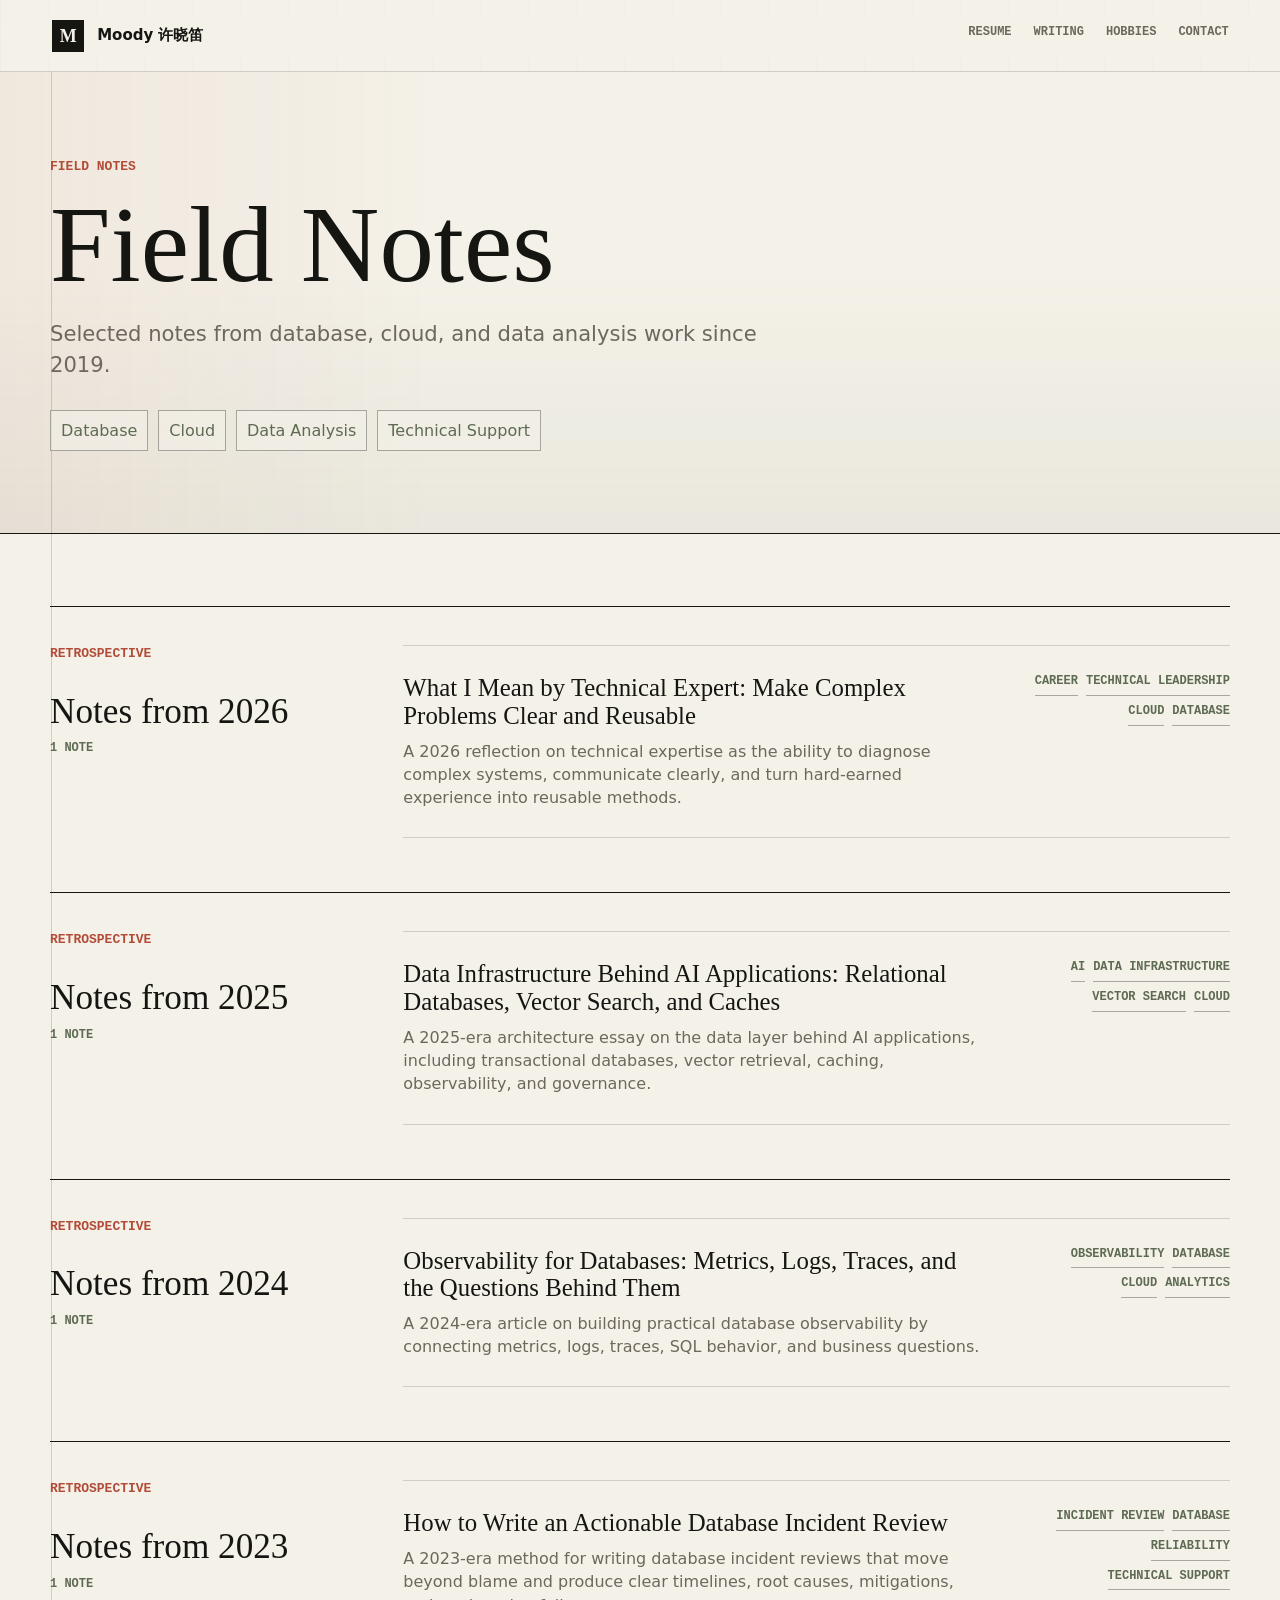
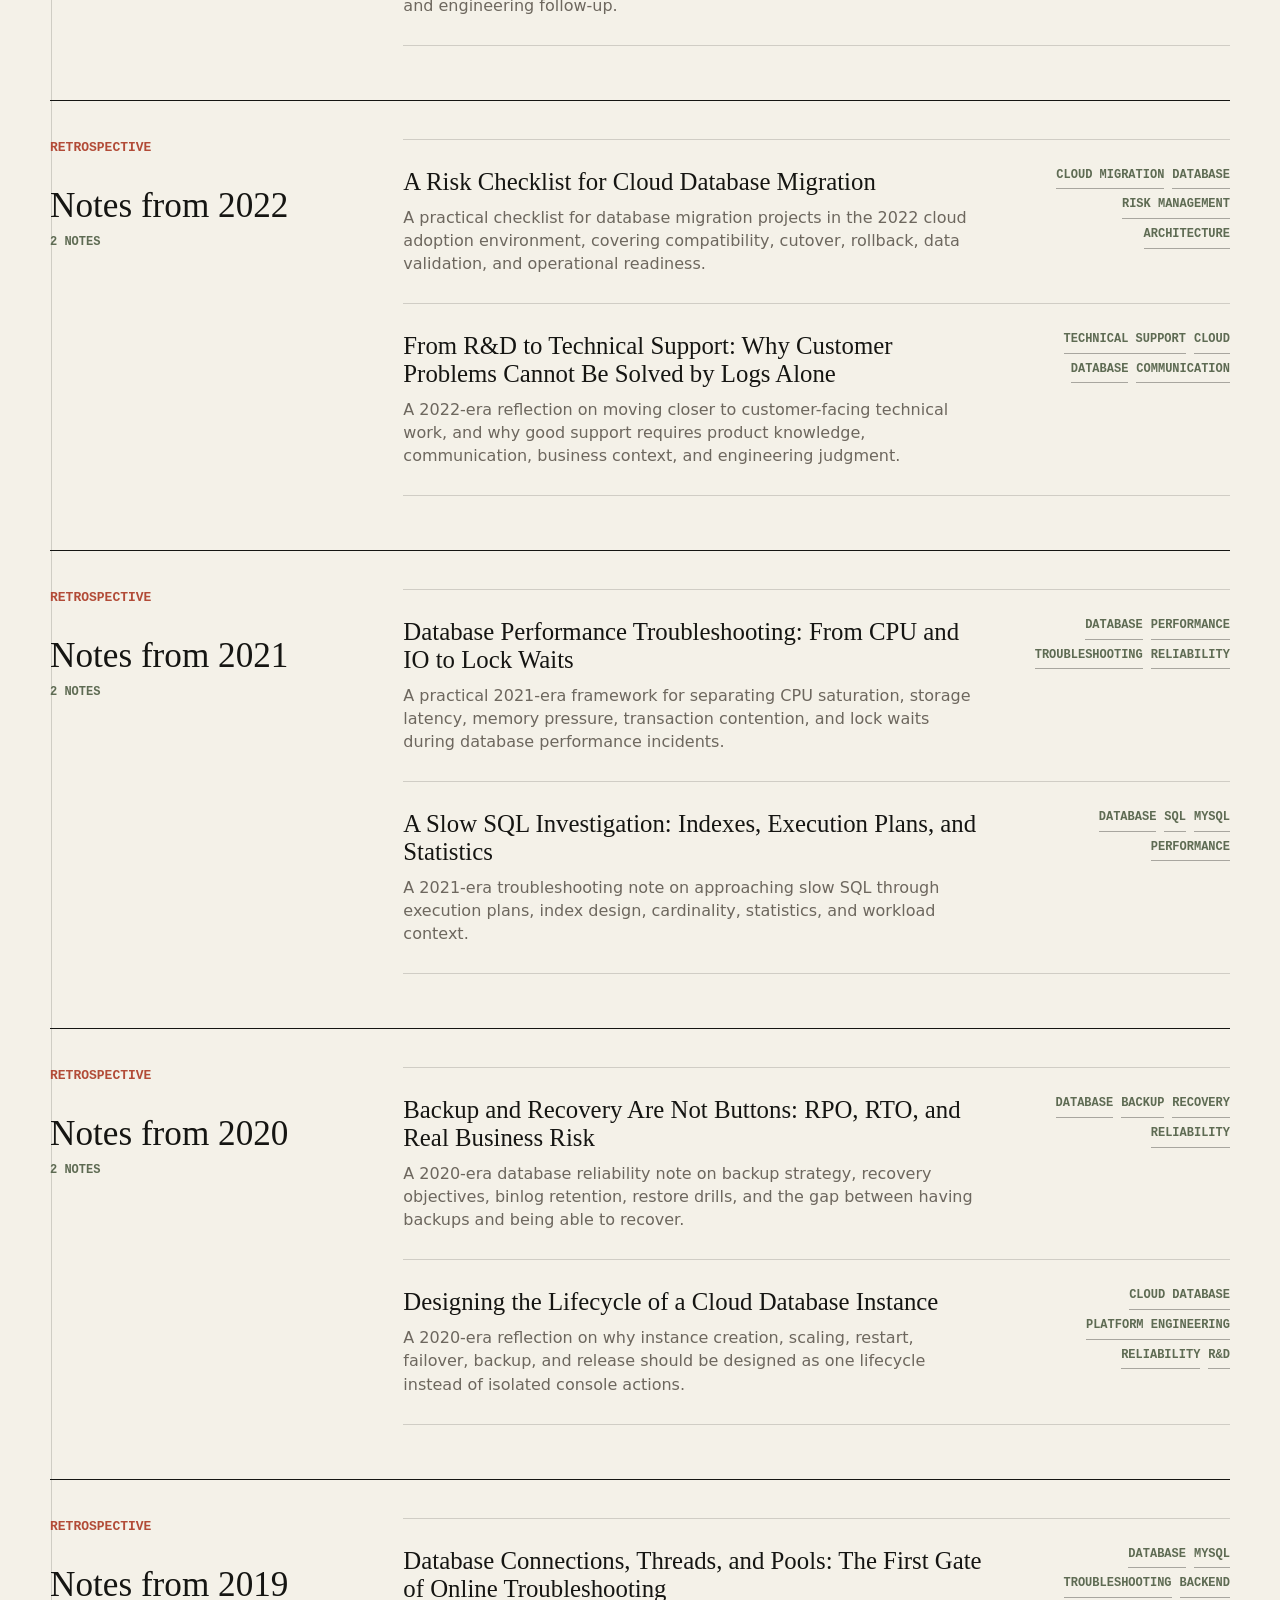
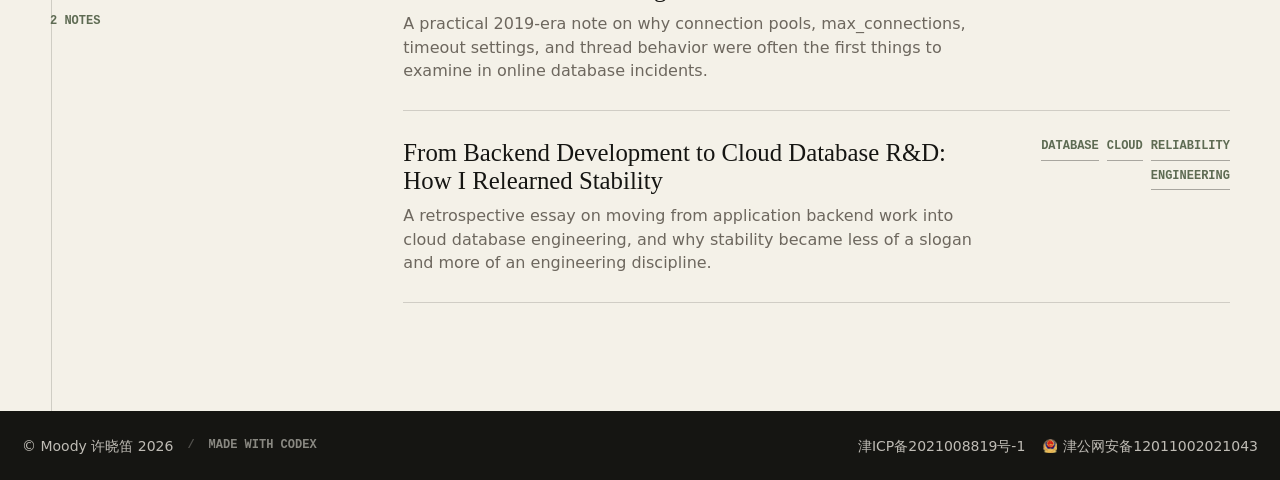
==== blog/index.html @ 0341f1d1 "Add field notes blog section" ====
<!DOCTYPE html>
<html lang="zh-CN">
  <head>
    <meta charset="utf-8" />
    <meta name="viewport" content="width=device-width, initial-scale=1" />
    <title>Field Notes | Moody 许晓笛</title>
    <meta
      name="description"
      content="Selected notes from database, cloud, and data analysis work since 2019."
    />
    <meta name="theme-color" content="#f4f1e8" />
    <link rel="icon" href="/favicon.ico" sizes="any" />
    <link rel="icon" href="/favicon.svg" type="image/svg+xml" />
    <link rel="apple-touch-icon" href="/apple-touch-icon.png" />
    <meta property="og:title" content="Field Notes | Moody 许晓笛" />
    <meta
      property="og:description"
      content="Selected notes from database, cloud, and data analysis work since 2019."
    />
    <meta property="og:type" content="website" />
    <link rel="preload" href="/styles.css" as="style" />
    <link rel="stylesheet" href="/styles.css" />
  </head>
  <body class="blog-page blog-index-page">
    <header class="site-header" aria-label="站点页眉">
      <a class="brand" href="/" aria-label="Moody 许晓笛 首页">
        <span class="brand-mark" aria-hidden="true">M</span>
        <span>Moody 许晓笛</span>
      </a>
      <nav class="site-nav" aria-label="主要导航">
        <a href="/#resume">Resume</a>
        <a href="/blog/">Writing</a>
        <a href="/#hobbies">Hobbies</a>
        <a href="/#contact">Contact</a>
      </nav>
    </header>

    <main class="blog-main" id="top">
      <section class="blog-hero" aria-labelledby="blog-title">
        <div class="blog-hero-shell">
          <p class="eyebrow">Field Notes</p>
          <h1 id="blog-title">Field Notes</h1>
          <p class="blog-hero-summary">
            Selected notes from database, cloud, and data analysis work since
            2019.
          </p>
          <div class="blog-hero-meta" aria-label="Topic areas">
            <span>Database</span>
            <span>Cloud</span>
            <span>Data Analysis</span>
            <span>Technical Support</span>
          </div>
        </div>
      </section>

      <section class="blog-index-section" aria-label="Blog notes">
        <div class="blog-index-shell" data-blog-index></div>
      </section>
    </main>

    <footer class="site-footer">
      <div class="footer-inner">
        <div class="footer-note">
          <p>&copy; Moody 许晓笛 2026</p>
          <p class="footer-credit">Made with Codex</p>
        </div>
        <div class="beian-links" aria-label="备案信息">
          <a href="https://beian.miit.gov.cn/" target="_blank" rel="noreferrer">
            津ICP备2021008819号-1
          </a>
          <a
            href="https://beian.mps.gov.cn/#/query/webSearch?code=12011002021043"
            target="_blank"
            rel="noreferrer"
          >
            <img src="/assets/beian.png" width="14" height="14" alt="" />
            津公网安备12011002021043
          </a>
        </div>
      </div>
    </footer>

    <script src="/blog/blog-data.js"></script>
    <script src="/blog/blog.js"></script>
  </body>
</html>
---- styles.css ----
:root {
  --ink: #151512;
  --paper: #f4f1e8;
  --paper-deep: #e7dfd1;
  --muted: #6d675e;
  --rule: rgba(21, 21, 18, 0.16);
  --rule-strong: rgba(21, 21, 18, 0.34);
  --rust: #b24b37;
  --moss: #5e6b53;
  --clay: #c99161;
  color-scheme: light;
}

* {
  box-sizing: border-box;
}

html {
  min-width: 320px;
  background: var(--paper);
}

body {
  display: flex;
  flex-direction: column;
  min-width: 320px;
  min-height: 100vh;
  margin: 0;
  background: var(--paper);
  color: var(--ink);
  font-family: Inter, ui-sans-serif, system-ui, -apple-system, BlinkMacSystemFont,
    "Segoe UI", "Noto Sans SC", "PingFang SC", "Microsoft YaHei", sans-serif;
  line-height: 1.45;
}

main {
  flex: 1;
  background:
    linear-gradient(90deg, var(--rule) 1px, transparent 1px) 0 0 / 48px 48px,
    linear-gradient(0deg, rgba(21, 21, 18, 0.08) 1px, transparent 1px) 0 0 / 48px 48px,
    var(--paper);
}

a {
  color: inherit;
  text-decoration: none;
}

.site-header {
  position: fixed;
  z-index: 20;
  top: 0;
  right: 0;
  left: 0;
  display: flex;
  align-items: center;
  justify-content: space-between;
  min-height: 72px;
  border-bottom: 1px solid var(--rule);
  background: rgba(244, 241, 232, 0.78);
  padding: 0 clamp(18px, 4vw, 56px);
  backdrop-filter: blur(18px);
}

.brand {
  display: inline-flex;
  align-items: center;
  gap: 12px;
  min-width: 0;
  font-size: 15px;
  font-weight: 650;
}

.brand-mark {
  display: grid;
  width: 34px;
  height: 34px;
  place-items: center;
  border: 1px solid currentColor;
  background: var(--ink);
  color: var(--paper);
  font-family: Georgia, "Times New Roman", serif;
  font-size: 18px;
  line-height: 1;
}

.site-nav {
  display: inline-flex;
  align-items: center;
  gap: 22px;
  color: var(--muted);
  font-family: ui-monospace, SFMono-Regular, Menlo, Monaco, Consolas, monospace;
  font-size: 12px;
  font-weight: 700;
  text-transform: uppercase;
}

.site-nav a {
  border-bottom: 1px solid transparent;
  padding-bottom: 4px;
}

.site-nav a:hover,
.site-nav a:focus-visible {
  border-color: currentColor;
  color: var(--ink);
}

.hero {
  position: relative;
  flex: 1;
  display: grid;
  grid-template-columns: minmax(0, 1.08fr) minmax(280px, 0.72fr);
  gap: clamp(28px, 7vw, 96px);
  min-height: min(820px, calc(100svh - 92px));
  overflow: hidden;
  padding: clamp(118px, 16vh, 180px) clamp(18px, 4vw, 56px)
    clamp(54px, 8vw, 88px);
}

#line-field {
  position: absolute;
  inset: 0;
  width: 100%;
  height: 100%;
  pointer-events: none;
}

.hero::before,
.hero::after {
  position: absolute;
  content: "";
  pointer-events: none;
}

.hero::before {
  top: 72px;
  bottom: 0;
  left: clamp(18px, 4vw, 56px);
  width: 1px;
  background: var(--rule);
}

.hero::after {
  right: clamp(18px, 7vw, 110px);
  bottom: clamp(120px, 16vw, 210px);
  width: clamp(140px, 18vw, 260px);
  height: clamp(140px, 18vw, 260px);
  border: 1px solid var(--rule-strong);
  border-radius: 50%;
}

.hero-kicker {
  position: absolute;
  z-index: 2;
  top: 96px;
  right: clamp(18px, 4vw, 56px);
  left: clamp(18px, 4vw, 56px);
  display: flex;
  justify-content: space-between;
  gap: 18px;
  border-bottom: 1px solid var(--rule);
  padding-bottom: 14px;
  color: var(--muted);
  font-family: ui-monospace, SFMono-Regular, Menlo, Monaco, Consolas, monospace;
  font-size: 12px;
  text-transform: uppercase;
}

.hero-copy {
  position: relative;
  z-index: 2;
  align-self: end;
  padding-left: clamp(22px, 4vw, 64px);
}

.eyebrow {
  margin: 0 0 18px;
  color: var(--rust);
  font-family: ui-monospace, SFMono-Regular, Menlo, Monaco, Consolas, monospace;
  font-size: 13px;
  font-weight: 700;
  letter-spacing: 0;
  text-transform: uppercase;
}

h1 {
  max-width: 900px;
  margin: 0;
  font-family: Georgia, "Times New Roman", "Noto Serif SC", serif;
  font-size: clamp(5.5rem, 15vw, 14.5rem);
  font-weight: 450;
  letter-spacing: 0;
  line-height: 0.88;
  overflow-wrap: anywhere;
  text-wrap: balance;
}

.hero-title {
  max-width: min(100%, 980px);
  font-size: clamp(4.2rem, 9.6vw, 9.4rem);
  line-height: 0.92;
  overflow-wrap: normal;
  word-break: keep-all;
}

.hero-title span {
  display: block;
}

.portrait {
  position: relative;
  z-index: 2;
  align-self: center;
  width: min(100%, 400px);
  margin: 0;
  justify-self: end;
  border-top: 1px solid var(--ink);
  border-bottom: 1px solid var(--ink);
  padding: 14px 0;
}

.portrait::before,
.portrait::after {
  position: absolute;
  right: -20px;
  left: -20px;
  height: 1px;
  background: var(--rule);
  content: "";
}

.portrait::before {
  top: 28px;
}

.portrait::after {
  bottom: 28px;
}

.portrait img {
  display: block;
  width: 100%;
  height: auto;
  border: 1px solid var(--rule-strong);
  object-fit: contain;
  object-position: 50% 50%;
  filter: saturate(0.82) contrast(1.02);
}

.line-stack {
  position: absolute;
  z-index: 1;
  right: clamp(18px, 4vw, 56px);
  bottom: clamp(58px, 8vw, 96px);
  left: clamp(18px, 4vw, 56px);
  display: grid;
  gap: clamp(8px, 1.2vw, 15px);
  opacity: 0.68;
}

.line-stack span {
  display: block;
  width: var(--w, 100%);
  height: 1px;
  background: linear-gradient(90deg, transparent, var(--ink), transparent);
}

.line-stack span:nth-child(1) {
  --w: 66%;
}

.line-stack span:nth-child(2) {
  --w: 82%;
}

.line-stack span:nth-child(3) {
  --w: 52%;
}

.line-stack span:nth-child(4) {
  --w: 74%;
}

.line-stack span:nth-child(5) {
  --w: 44%;
}

.resume-section {
  position: relative;
  border-top: 1px solid var(--ink);
  background:
    linear-gradient(90deg, rgba(94, 107, 83, 0.08), transparent 40%),
    linear-gradient(0deg, rgba(178, 75, 55, 0.045), transparent 48%),
    var(--paper);
}

.resume-section::before {
  position: absolute;
  top: 0;
  bottom: 0;
  left: clamp(18px, 4vw, 56px);
  width: 1px;
  background: var(--rule);
  content: "";
}

.resume-shell,
.hobbies-shell {
  position: relative;
  z-index: 1;
  display: grid;
  grid-template-columns: minmax(260px, 0.74fr) minmax(0, 1.26fr);
  gap: clamp(34px, 7vw, 96px);
  width: min(1180px, calc(100% - 44px));
  margin: 0 auto;
  padding: clamp(70px, 10vw, 122px) 0 clamp(78px, 11vw, 136px);
}

.resume-heading,
.hobbies-heading,
.contact-heading {
  max-width: 390px;
}

.resume-heading h2,
.hobbies-heading h2,
.contact-heading h2 {
  margin: 0;
  font-family: Georgia, "Times New Roman", "Noto Serif SC", serif;
  font-size: clamp(2.4rem, 5vw, 5.2rem);
  font-weight: 450;
  letter-spacing: 0;
  line-height: 0.95;
  overflow-wrap: anywhere;
  text-wrap: balance;
}

.bilingual-title span {
  display: block;
}

.bilingual-title span + span {
  margin-top: 0.14em;
  color: rgba(21, 21, 18, 0.74);
  font-size: 0.52em;
  line-height: 1.08;
}

.resume-heading p:last-child,
.hobbies-summary {
  margin: 24px 0 0;
  color: var(--muted);
  font-size: clamp(1rem, 1.6vw, 1.22rem);
}

.profile-summary span,
.hobbies-summary span {
  display: block;
}

.profile-summary span + span,
.hobbies-summary span + span {
  margin-top: 12px;
  color: rgba(21, 21, 18, 0.68);
}

.resume-content {
  border-top: 1px solid var(--ink);
}

.resume-block {
  display: grid;
  grid-template-columns: minmax(220px, 0.38fr) minmax(0, 1fr);
  gap: clamp(20px, 4vw, 54px);
  border-bottom: 1px solid var(--rule-strong);
  padding: clamp(30px, 5vw, 54px) 0;
}

.resume-block-heading {
  display: grid;
  align-content: start;
  gap: 10px;
}

.resume-block-heading > span {
  color: var(--rust);
  font-family: ui-monospace, SFMono-Regular, Menlo, Monaco, Consolas, monospace;
  font-size: 12px;
  font-weight: 700;
}

.resume-block-heading h3 {
  margin: 0;
  font-family: Georgia, "Times New Roman", serif;
  font-size: clamp(1.38rem, 1.75vw, 1.7rem);
  font-weight: 450;
  letter-spacing: 0;
  line-height: 1;
  overflow-wrap: normal;
  word-break: normal;
}

.resume-block-heading h3 span {
  display: block;
}

.resume-block-heading h3 span + span {
  margin-top: 8px;
  color: var(--muted);
  font-family: Inter, ui-sans-serif, system-ui, -apple-system, BlinkMacSystemFont,
    "Segoe UI", "Noto Sans SC", "PingFang SC", "Microsoft YaHei", sans-serif;
  font-size: 0.48em;
  font-weight: 650;
  line-height: 1.2;
}

.resume-list {
  display: grid;
  gap: 0;
  margin: 0;
  padding: 0;
  list-style: none;
}

.resume-item {
  position: relative;
  display: grid;
  grid-template-columns: minmax(92px, 0.28fr) minmax(0, 1fr);
  gap: clamp(18px, 3vw, 42px);
  border-top: 1px solid var(--rule);
  padding: 22px 0 24px;
}

.resume-item:first-child {
  border-top: 0;
  padding-top: 0;
}

.resume-item::before {
  position: absolute;
  top: 29px;
  left: 0;
  width: 7px;
  height: 7px;
  border: 1px solid var(--ink);
  background: var(--clay);
  content: "";
  transform: translateX(-18px);
}

.resume-item:first-child::before {
  top: 7px;
}

.resume-period {
  color: var(--moss);
  font-family: ui-monospace, SFMono-Regular, Menlo, Monaco, Consolas, monospace;
  font-size: 12px;
  font-weight: 700;
  line-height: 1.5;
}

.resume-item h4 {
  margin: 0;
  font-size: clamp(1.2rem, 2vw, 1.62rem);
  font-weight: 720;
  letter-spacing: 0;
  line-height: 1.1;
  overflow-wrap: anywhere;
}

.resume-item p {
  margin: 8px 0 0;
  color: var(--muted);
  font-size: clamp(0.98rem, 1.4vw, 1.08rem);
}

.resume-points {
  display: grid;
  gap: 14px;
  margin: 0;
  padding: 0;
  list-style: none;
}

.resume-points li {
  position: relative;
  padding-left: 18px;
  color: var(--muted);
  font-size: clamp(0.98rem, 1.35vw, 1.06rem);
}

.resume-points li::before {
  position: absolute;
  top: 0.64em;
  left: 0;
  width: 7px;
  height: 1px;
  background: var(--rust);
  content: "";
}

.writing-section {
  position: relative;
  border-top: 1px solid var(--ink);
  background:
    linear-gradient(90deg, rgba(94, 107, 83, 0.07), transparent 42%),
    linear-gradient(0deg, rgba(201, 145, 97, 0.07), transparent 50%),
    var(--paper);
}

.writing-section::before {
  position: absolute;
  top: 0;
  bottom: 0;
  left: clamp(18px, 4vw, 56px);
  width: 1px;
  background: var(--rule);
  content: "";
}

.writing-shell {
  position: relative;
  z-index: 1;
  display: grid;
  grid-template-columns: minmax(260px, 0.74fr) minmax(0, 1.26fr);
  gap: clamp(34px, 7vw, 96px);
  width: min(1180px, calc(100% - 44px));
  margin: 0 auto;
  padding: clamp(70px, 10vw, 122px) 0 clamp(78px, 11vw, 136px);
}

.writing-heading {
  max-width: 410px;
}

.writing-heading h2 {
  margin: 0;
  font-family: Georgia, "Times New Roman", "Noto Serif SC", serif;
  font-size: 4.7rem;
  font-weight: 450;
  letter-spacing: 0;
  line-height: 0.95;
  overflow-wrap: anywhere;
  text-wrap: balance;
}

.writing-summary {
  margin: 24px 0 0;
  color: var(--muted);
  font-size: 1.16rem;
}

.writing-summary span {
  display: block;
}

.writing-summary span + span {
  margin-top: 12px;
  color: rgba(21, 21, 18, 0.68);
}

.section-link {
  display: inline-flex;
  align-items: center;
  gap: 16px;
  margin-top: 34px;
  border-bottom: 1px solid currentColor;
  padding-bottom: 8px;
  color: var(--ink);
  font-family: ui-monospace, SFMono-Regular, Menlo, Monaco, Consolas, monospace;
  font-size: 13px;
  font-weight: 700;
  letter-spacing: 0;
  line-height: 1.3;
  text-transform: uppercase;
}

.section-link::after {
  width: 44px;
  height: 1px;
  background: currentColor;
  content: "";
}

.section-link:hover,
.section-link:focus-visible {
  color: var(--rust);
}

.section-link:focus-visible {
  outline: 1px solid var(--rust);
  outline-offset: 6px;
}

.writing-list {
  display: grid;
  margin: 0;
  border-top: 1px solid var(--ink);
  padding: 0;
  list-style: none;
}

.writing-item {
  border-bottom: 1px solid var(--rule-strong);
}

.writing-link {
  display: grid;
  grid-template-columns: 48px minmax(0, 1fr);
  gap: clamp(18px, 3vw, 42px);
  min-height: 148px;
  padding: 28px 0 30px;
}

.writing-link:hover .writing-title,
.writing-link:focus-visible .writing-title {
  color: var(--rust);
}

.writing-link:focus-visible {
  outline: 1px solid var(--rust);
  outline-offset: 8px;
}

.writing-number,
.writing-era,
.blog-note-tags span,
.blog-year-heading span,
.article-aside,
.tag-list li,
.article-pager span {
  font-family: ui-monospace, SFMono-Regular, Menlo, Monaco, Consolas, monospace;
  font-size: 12px;
  font-weight: 700;
  letter-spacing: 0;
  line-height: 1.3;
  text-transform: uppercase;
}

.writing-number {
  color: var(--rust);
}

.writing-copy {
  display: grid;
  gap: 10px;
  min-width: 0;
}

.writing-era {
  color: var(--moss);
}

.writing-title {
  color: var(--ink);
  font-family: Georgia, "Times New Roman", "Noto Serif SC", serif;
  font-size: 1.7rem;
  font-weight: 450;
  line-height: 1.08;
  overflow-wrap: anywhere;
}

.writing-excerpt {
  max-width: 660px;
  color: var(--muted);
  font-size: 1rem;
}

.hobbies-section {
  position: relative;
  border-top: 1px solid var(--ink);
  background:
    linear-gradient(90deg, rgba(201, 145, 97, 0.08), transparent 38%),
    linear-gradient(0deg, rgba(94, 107, 83, 0.055), transparent 48%),
    var(--paper);
}

.hobbies-section::before {
  position: absolute;
  top: 0;
  bottom: 0;
  left: clamp(18px, 4vw, 56px);
  width: 1px;
  background: var(--rule);
  content: "";
}

.hobbies-list {
  display: grid;
  margin: 0;
  border-top: 1px solid var(--ink);
  padding: 0;
  list-style: none;
}

.hobby-item {
  display: grid;
  grid-template-columns: minmax(42px, 0.12fr) minmax(0, 1fr) auto;
  gap: clamp(18px, 3.4vw, 46px);
  align-items: start;
  border-bottom: 1px solid var(--rule-strong);
  padding: clamp(30px, 5vw, 54px) 0;
}

.hobby-number {
  color: var(--rust);
  font-family: ui-monospace, SFMono-Regular, Menlo, Monaco, Consolas, monospace;
  font-size: 12px;
  font-weight: 700;
  line-height: 1.3;
}

.hobby-copy h3 {
  margin: 0;
  font-family: Georgia, "Times New Roman", "Noto Serif SC", serif;
  font-size: clamp(1.42rem, 2.1vw, 2.15rem);
  font-weight: 450;
  letter-spacing: 0;
  line-height: 1;
}

.hobby-copy h3 span {
  display: block;
}

.hobby-copy h3 span + span {
  margin-top: 8px;
  color: var(--muted);
  font-family: Inter, ui-sans-serif, system-ui, -apple-system, BlinkMacSystemFont,
    "Segoe UI", "Noto Sans SC", "PingFang SC", "Microsoft YaHei", sans-serif;
  font-size: 0.48em;
  font-weight: 650;
  line-height: 1.2;
}

.hobby-copy p {
  margin: 14px 0 0;
  color: var(--muted);
  font-size: clamp(0.98rem, 1.35vw, 1.08rem);
}

.hobby-copy p span {
  display: block;
}

.hobby-copy p span + span {
  margin-top: 8px;
  color: rgba(21, 21, 18, 0.68);
}

.hobby-media-button {
  justify-self: end;
  display: inline-flex;
  align-items: center;
  min-height: 31px;
  border: 0;
  border-bottom: 1px solid currentColor;
  background: transparent;
  padding: 0 0 7px;
  color: var(--moss);
  cursor: pointer;
  font-family: ui-monospace, SFMono-Regular, Menlo, Monaco, Consolas, monospace;
  font-size: 12px;
  font-weight: 700;
  letter-spacing: 0;
  line-height: 1.3;
  text-transform: uppercase;
}

.hobby-media-button:hover,
.hobby-media-button:focus-visible,
.hobby-media-button[aria-expanded="true"] {
  color: var(--ink);
}

.hobby-media-button:focus-visible {
  outline: 1px solid var(--rust);
  outline-offset: 6px;
}

.hobby-media {
  grid-column: 2 / -1;
  width: min(100%, 560px);
  border-top: 1px solid var(--rule);
  padding-top: clamp(16px, 2vw, 22px);
}

.hobby-media img {
  display: block;
  width: auto;
  max-width: 100%;
  height: auto;
  max-height: min(68vh, 760px);
  margin: 0 auto;
  border: 1px solid var(--rule-strong);
  background: var(--paper);
  object-position: 50% 50%;
  filter: saturate(0.92) contrast(1.02);
}

.contact-section {
  position: relative;
  border-top: 1px solid var(--ink);
  background:
    linear-gradient(90deg, rgba(178, 75, 55, 0.06), transparent 38%),
    linear-gradient(0deg, rgba(94, 107, 83, 0.055), transparent 48%),
    var(--paper);
}

.contact-section::before {
  position: absolute;
  top: 0;
  bottom: 0;
  left: clamp(18px, 4vw, 56px);
  width: 1px;
  background: var(--rule);
  content: "";
}

.contact-shell {
  position: relative;
  z-index: 1;
  display: grid;
  grid-template-columns: minmax(260px, 0.74fr) minmax(0, 1.26fr);
  gap: clamp(34px, 7vw, 96px);
  width: min(1180px, calc(100% - 44px));
  margin: 0 auto;
  padding: clamp(62px, 8vw, 104px) 0 clamp(68px, 9vw, 116px);
}

.contact-list {
  display: grid;
  margin: 0;
  border-top: 1px solid var(--rule);
  padding: 0;
  list-style: none;
}

.contact-list li {
  border-bottom: 1px solid var(--rule);
}

.contact-link {
  display: grid;
  grid-template-columns: minmax(0, 1fr) auto;
  align-items: center;
  gap: clamp(14px, 2.8vw, 34px);
  width: 100%;
  min-height: 66px;
  padding: 17px 0;
}

button.contact-link {
  border: 0;
  background: transparent;
  color: inherit;
  cursor: pointer;
  font: inherit;
  text-align: left;
}

.contact-link:hover .contact-action,
.contact-link:focus-visible .contact-action {
  color: var(--ink);
}

.contact-link:focus-visible {
  outline: 1px solid var(--rust);
  outline-offset: 6px;
}

.contact-label,
.contact-action {
  font-family: ui-monospace, SFMono-Regular, Menlo, Monaco, Consolas, monospace;
  font-size: 12px;
  font-weight: 700;
  letter-spacing: 0;
  line-height: 1.3;
  text-transform: uppercase;
}

.contact-label {
  color: var(--rust);
  min-width: 0;
  overflow-wrap: anywhere;
}

.contact-action {
  color: var(--moss);
  justify-self: end;
}

.contact-email[data-revealed="true"] .contact-label {
  color: var(--ink);
  text-transform: none;
}

.blog-page .blog-main {
  padding-top: 72px;
}

.blog-hero,
.article-hero {
  position: relative;
  border-bottom: 1px solid var(--ink);
  background:
    linear-gradient(90deg, rgba(178, 75, 55, 0.06), transparent 34%),
    linear-gradient(0deg, rgba(94, 107, 83, 0.07), transparent 56%),
    var(--paper);
}

.blog-hero::before,
.article-hero::before,
.blog-index-section::before,
.article-shell::before {
  position: absolute;
  top: 0;
  bottom: 0;
  left: clamp(18px, 4vw, 56px);
  width: 1px;
  background: var(--rule);
  content: "";
}

.blog-hero-shell,
.article-hero-shell,
.blog-index-shell,
.article-shell,
.article-pager {
  position: relative;
  z-index: 1;
  width: min(1180px, calc(100% - 44px));
  margin: 0 auto;
}

.blog-hero-shell {
  min-height: 430px;
  padding: 86px 0 82px;
}

.blog-hero h1,
.article-title {
  max-width: 1120px;
  margin: 0;
  font-family: Georgia, "Times New Roman", "Noto Serif SC", serif;
  font-size: 6.8rem;
  font-weight: 450;
  letter-spacing: 0;
  line-height: 0.92;
  overflow-wrap: anywhere;
  text-wrap: balance;
}

.blog-hero-summary,
.article-summary {
  max-width: 720px;
  margin: 24px 0 0;
  color: var(--muted);
  font-size: 1.32rem;
}

.blog-hero-meta,
.tag-list {
  display: flex;
  flex-wrap: wrap;
  gap: 10px;
  margin: 30px 0 0;
  padding: 0;
  list-style: none;
}

.blog-hero-meta span,
.tag-list li {
  border: 1px solid var(--rule-strong);
  background: rgba(244, 241, 232, 0.62);
  padding: 8px 10px;
  color: var(--moss);
}

.blog-index-section {
  position: relative;
  background: var(--paper);
}

.blog-index-shell {
  display: grid;
  gap: 0;
  padding: 72px 0 108px;
}

.blog-year-group {
  display: grid;
  grid-template-columns: minmax(190px, 0.35fr) minmax(0, 1fr);
  gap: clamp(24px, 5vw, 72px);
  border-top: 1px solid var(--ink);
  padding: 38px 0 0;
}

.blog-year-group + .blog-year-group {
  margin-top: 54px;
}

.blog-year-heading {
  display: grid;
  align-content: start;
  gap: 12px;
}

.blog-year-heading h2 {
  margin: 0;
  font-family: Georgia, "Times New Roman", "Noto Serif SC", serif;
  font-size: 2.2rem;
  font-weight: 450;
  line-height: 1;
}

.blog-year-heading span {
  color: var(--moss);
}

.blog-note-list {
  display: grid;
  margin: 0;
  padding: 0;
  list-style: none;
}

.blog-note-list li {
  border-bottom: 1px solid var(--rule);
}

.blog-note-list li:first-child {
  border-top: 1px solid var(--rule);
}

.blog-note-link {
  display: grid;
  grid-template-columns: minmax(0, 1fr) minmax(190px, 0.34fr);
  gap: clamp(22px, 4vw, 58px);
  padding: 28px 0;
}

.blog-note-link:hover .blog-note-title,
.blog-note-link:focus-visible .blog-note-title {
  color: var(--rust);
}

.blog-note-link:focus-visible {
  outline: 1px solid var(--rust);
  outline-offset: 8px;
}

.blog-note-copy {
  display: grid;
  gap: 10px;
}

.blog-note-title {
  font-family: Georgia, "Times New Roman", "Noto Serif SC", serif;
  font-size: 1.55rem;
  font-weight: 450;
  line-height: 1.12;
}

.blog-note-summary {
  color: var(--muted);
  font-size: 1rem;
}

.blog-note-tags {
  display: flex;
  flex-wrap: wrap;
  align-content: start;
  justify-content: flex-end;
  gap: 8px;
}

.blog-note-tags span {
  border-bottom: 1px solid var(--rule-strong);
  padding-bottom: 5px;
  color: var(--moss);
}

.article-hero-shell {
  padding: 68px 0 58px;
}

.article-hero .section-link {
  margin-top: 0;
  margin-bottom: 42px;
}

.article-title {
  font-size: 4.6rem;
}

.article-summary {
  max-width: 820px;
  font-size: 1.22rem;
}

.article-shell {
  display: grid;
  grid-template-columns: minmax(180px, 0.28fr) minmax(0, 0.72fr);
  gap: clamp(34px, 7vw, 96px);
  padding: 64px 0 92px;
}

.article-shell::before {
  left: 0;
}

.article-aside {
  position: sticky;
  top: 104px;
  display: grid;
  align-content: start;
  gap: 16px;
  height: fit-content;
  color: var(--moss);
}

.article-aside a {
  width: fit-content;
  border-bottom: 1px solid currentColor;
  color: var(--rust);
}

.article-content {
  max-width: 780px;
  min-width: 0;
  color: rgba(21, 21, 18, 0.86);
  font-family: Georgia, "Times New Roman", "Noto Serif SC", serif;
  font-size: 1.14rem;
  line-height: 1.72;
}

.article-content h2 {
  margin: 2.1em 0 0.72em;
  color: var(--ink);
  font-family: Inter, ui-sans-serif, system-ui, -apple-system, BlinkMacSystemFont,
    "Segoe UI", "Noto Sans SC", "PingFang SC", "Microsoft YaHei", sans-serif;
  font-size: 1.5rem;
  font-weight: 760;
  line-height: 1.18;
}

.article-content h2:first-child {
  margin-top: 0;
}

.article-content p {
  margin: 0 0 1.16em;
}

.article-content ul,
.article-content ol {
  display: grid;
  gap: 0.46em;
  margin: 0 0 1.35em;
  padding-left: 1.2em;
}

.article-content code {
  background: rgba(21, 21, 18, 0.08);
  padding: 0.08em 0.28em;
  font-family: ui-monospace, SFMono-Regular, Menlo, Monaco, Consolas, monospace;
  font-size: 0.9em;
}

.article-pager {
  display: grid;
  grid-template-columns: repeat(2, minmax(0, 1fr));
  gap: clamp(18px, 4vw, 54px);
  border-top: 1px solid var(--ink);
  padding: 28px 0 78px;
}

.article-pager a {
  display: grid;
  gap: 8px;
  border-bottom: 1px solid var(--rule);
  padding-bottom: 18px;
}

.article-pager a:last-child {
  text-align: right;
}

.article-pager span {
  color: var(--moss);
}

.article-pager strong {
  color: var(--ink);
  font-family: Georgia, "Times New Roman", "Noto Serif SC", serif;
  font-size: 1.2rem;
  font-weight: 450;
  line-height: 1.18;
}

.article-pager a:hover strong,
.article-pager a:focus-visible strong {
  color: var(--rust);
}

.article-pager a:focus-visible {
  outline: 1px solid var(--rust);
  outline-offset: 8px;
}

.error-hero {
  grid-template-columns: minmax(0, 1fr) minmax(240px, 0.48fr);
}

.error-copy {
  max-width: 1060px;
}

.error-copy h1 {
  font-size: clamp(8rem, 24vw, 22rem);
}

.error-note {
  max-width: 520px;
  margin: 24px 0 0;
  color: var(--muted);
  font-size: clamp(1.15rem, 2vw, 1.7rem);
}

.home-link {
  display: inline-flex;
  align-items: center;
  gap: 16px;
  margin-top: 38px;
  border-bottom: 1px solid currentColor;
  padding-bottom: 8px;
  color: var(--ink);
  font-family: ui-monospace, SFMono-Regular, Menlo, Monaco, Consolas, monospace;
  font-size: 13px;
  font-weight: 700;
  text-transform: uppercase;
}

.home-link::after {
  width: 44px;
  height: 1px;
  background: currentColor;
  content: "";
}

.error-mark {
  position: relative;
  z-index: 2;
  align-self: center;
  justify-self: end;
  display: grid;
  width: min(100%, 390px);
  border-top: 1px solid var(--ink);
  border-bottom: 1px solid var(--ink);
  padding: 18px 0;
  color: rgba(21, 21, 18, 0.72);
  font-family: Georgia, "Times New Roman", serif;
  font-size: clamp(4rem, 8vw, 8rem);
  line-height: 0.9;
}

.error-mark::before,
.error-mark::after {
  position: absolute;
  right: -20px;
  left: -20px;
  height: 1px;
  background: var(--rule);
  content: "";
}

.error-mark::before {
  top: 34px;
}

.error-mark::after {
  bottom: 34px;
}

.error-mark span:nth-child(2) {
  justify-self: end;
  color: var(--rust);
}

.site-footer {
  position: relative;
  z-index: 3;
  flex-shrink: 0;
  border-top: 1px solid var(--rule);
  background: var(--ink);
  color: rgba(244, 241, 232, 0.76);
}

.footer-inner {
  display: flex;
  align-items: center;
  justify-content: space-between;
  gap: 22px;
  width: min(1240px, calc(100% - 44px));
  margin: 0 auto;
  padding: 24px 0;
  font-size: 14px;
}

.footer-inner p {
  margin: 0;
}

.footer-note {
  display: flex;
  flex-wrap: wrap;
  align-items: center;
  gap: 8px 14px;
}

.footer-credit {
  color: rgba(244, 241, 232, 0.52);
  font-family: ui-monospace, SFMono-Regular, Menlo, Monaco, Consolas, monospace;
  font-size: 12px;
  font-weight: 700;
  text-transform: uppercase;
}

.footer-credit::before {
  padding-right: 14px;
  color: rgba(244, 241, 232, 0.28);
  content: "/";
}

.beian-links {
  display: flex;
  flex-wrap: wrap;
  justify-content: flex-end;
  gap: 10px 18px;
}

.beian-links a {
  display: inline-flex;
  align-items: center;
  gap: 6px;
}

.beian-links a:hover,
.beian-links a:focus-visible {
  color: var(--paper);
}

@media (max-width: 860px) {
  .site-header {
    position: absolute;
  }

  .hero {
    grid-template-columns: 1fr;
    min-height: auto;
    padding-top: 122px;
  }

  .hero-kicker {
    top: 86px;
  }

  .hero-copy {
    align-self: start;
    padding-left: 18px;
  }

  .portrait {
    justify-self: start;
    width: min(100%, 360px);
    margin-left: 18px;
  }

  .error-mark {
    justify-self: start;
    width: min(100%, 430px);
    margin-left: 18px;
  }

  .hero::after {
    top: 52%;
    right: -86px;
    bottom: auto;
  }

  .line-stack {
    bottom: 34px;
  }

  .resume-shell,
  .writing-shell,
  .hobbies-shell,
  .contact-shell {
    grid-template-columns: 1fr;
    width: min(100% - 36px, 1180px);
  }

  .resume-heading,
  .writing-heading,
  .hobbies-heading,
  .contact-heading {
    max-width: 680px;
  }

  .writing-heading h2 {
    font-size: 3.6rem;
  }

  .resume-block {
    grid-template-columns: 1fr;
  }

  .resume-item {
    padding-left: 18px;
  }

  .resume-item::before {
    left: 0;
    transform: none;
  }

  .resume-item:first-child::before {
    top: 6px;
  }

  .hobby-item {
    grid-template-columns: minmax(34px, auto) minmax(0, 1fr);
  }

  .hobby-media-button,
  .hobby-media {
    grid-column: 2;
    justify-self: start;
  }

  .blog-hero-shell {
    min-height: 360px;
    padding-top: 72px;
    padding-bottom: 64px;
  }

  .blog-hero h1 {
    font-size: 4.8rem;
  }

  .blog-year-group,
  .article-shell {
    grid-template-columns: 1fr;
  }

  .blog-note-link {
    grid-template-columns: 1fr;
  }

  .blog-note-tags {
    justify-content: flex-start;
  }

  .article-title {
    font-size: 3.35rem;
  }

  .article-aside {
    position: static;
    display: flex;
    flex-wrap: wrap;
  }

  .footer-inner {
    display: grid;
    justify-content: start;
  }

  .beian-links {
    justify-content: start;
  }
}

@media (max-width: 520px) {
  .site-header {
    gap: 12px;
    min-height: 64px;
    padding-right: 16px;
    padding-left: 16px;
  }

  .brand {
    gap: 8px;
    font-size: 14px;
  }

  .site-nav {
    gap: 9px;
    font-size: 9px;
  }

  .brand-mark {
    width: 30px;
    height: 30px;
    font-size: 16px;
  }

  .hero {
    gap: 34px;
    padding-right: 16px;
    padding-bottom: 78px;
    padding-left: 16px;
  }

  .hero-kicker {
    right: 16px;
    left: 16px;
  }

  .hero-copy,
  .portrait {
    margin-left: 0;
    padding-left: 0;
  }

  h1 {
    font-size: clamp(4.45rem, 26vw, 7.2rem);
  }

  .hero-title {
    font-size: clamp(3.35rem, 17vw, 5rem);
  }

  .portrait {
    width: min(46vw, 180px);
  }

  .resume-shell,
  .writing-shell,
  .hobbies-shell,
  .contact-shell {
    width: min(100% - 32px, 1180px);
    padding-top: 58px;
    padding-bottom: 72px;
  }

  .writing-heading h2 {
    font-size: 2.8rem;
  }

  .writing-summary {
    font-size: 1rem;
  }

  .writing-link {
    grid-template-columns: 1fr;
    gap: 10px;
    min-height: 0;
  }

  .writing-title {
    font-size: 1.38rem;
  }

  .resume-item {
    grid-template-columns: 1fr;
    gap: 8px;
  }

  .hobby-item {
    grid-template-columns: 1fr;
    gap: 14px;
  }

  .hobby-media-button,
  .hobby-media {
    grid-column: 1;
  }

  .blog-page .blog-main {
    padding-top: 64px;
  }

  .blog-hero-shell,
  .article-hero-shell,
  .blog-index-shell,
  .article-shell,
  .article-pager {
    width: min(100% - 32px, 1180px);
  }

  .blog-hero-shell {
    min-height: 300px;
    padding-top: 52px;
    padding-bottom: 56px;
  }

  .blog-hero h1 {
    font-size: 3.45rem;
  }

  .blog-hero-summary,
  .article-summary {
    font-size: 1rem;
  }

  .blog-index-shell {
    padding-top: 52px;
    padding-bottom: 72px;
  }

  .blog-year-heading h2 {
    font-size: 1.8rem;
  }

  .blog-note-title {
    font-size: 1.28rem;
  }

  .article-hero-shell {
    padding-top: 48px;
  }

  .article-title {
    font-size: 2.55rem;
  }

  .article-content {
    font-size: 1.02rem;
  }

  .article-pager {
    grid-template-columns: 1fr;
  }

  .article-pager a:last-child {
    text-align: left;
  }

  .error-mark {
    width: 82%;
    margin-left: 0;
  }

  .portrait::before,
  .portrait::after,
  .error-mark::before,
  .error-mark::after {
    right: -12px;
    left: -12px;
  }

  .footer-inner {
    width: min(100% - 32px, 1240px);
    font-size: 13px;
  }
}

@media (max-width: 390px) {
  .brand span:last-child {
    display: none;
  }

  .site-nav {
    gap: 10px;
  }
}

@media (prefers-reduced-motion: reduce) {
  *,
  *::before,
  *::after {
    transition-duration: 0.01ms !important;
    animation-duration: 0.01ms !important;
    animation-iteration-count: 1 !important;
  }
}
---- styles.css ----
:root {
  --ink: #151512;
  --paper: #f4f1e8;
  --paper-deep: #e7dfd1;
  --muted: #6d675e;
  --rule: rgba(21, 21, 18, 0.16);
  --rule-strong: rgba(21, 21, 18, 0.34);
  --rust: #b24b37;
  --moss: #5e6b53;
  --clay: #c99161;
  color-scheme: light;
}

* {
  box-sizing: border-box;
}

html {
  min-width: 320px;
  background: var(--paper);
}

body {
  display: flex;
  flex-direction: column;
  min-width: 320px;
  min-height: 100vh;
  margin: 0;
  background: var(--paper);
  color: var(--ink);
  font-family: Inter, ui-sans-serif, system-ui, -apple-system, BlinkMacSystemFont,
    "Segoe UI", "Noto Sans SC", "PingFang SC", "Microsoft YaHei", sans-serif;
  line-height: 1.45;
}

main {
  flex: 1;
  background:
    linear-gradient(90deg, var(--rule) 1px, transparent 1px) 0 0 / 48px 48px,
    linear-gradient(0deg, rgba(21, 21, 18, 0.08) 1px, transparent 1px) 0 0 / 48px 48px,
    var(--paper);
}

a {
  color: inherit;
  text-decoration: none;
}

.site-header {
  position: fixed;
  z-index: 20;
  top: 0;
  right: 0;
  left: 0;
  display: flex;
  align-items: center;
  justify-content: space-between;
  min-height: 72px;
  border-bottom: 1px solid var(--rule);
  background: rgba(244, 241, 232, 0.78);
  padding: 0 clamp(18px, 4vw, 56px);
  backdrop-filter: blur(18px);
}

.brand {
  display: inline-flex;
  align-items: center;
  gap: 12px;
  min-width: 0;
  font-size: 15px;
  font-weight: 650;
}

.brand-mark {
  display: grid;
  width: 34px;
  height: 34px;
  place-items: center;
  border: 1px solid currentColor;
  background: var(--ink);
  color: var(--paper);
  font-family: Georgia, "Times New Roman", serif;
  font-size: 18px;
  line-height: 1;
}

.site-nav {
  display: inline-flex;
  align-items: center;
  gap: 22px;
  color: var(--muted);
  font-family: ui-monospace, SFMono-Regular, Menlo, Monaco, Consolas, monospace;
  font-size: 12px;
  font-weight: 700;
  text-transform: uppercase;
}

.site-nav a {
  border-bottom: 1px solid transparent;
  padding-bottom: 4px;
}

.site-nav a:hover,
.site-nav a:focus-visible {
  border-color: currentColor;
  color: var(--ink);
}

.hero {
  position: relative;
  flex: 1;
  display: grid;
  grid-template-columns: minmax(0, 1.08fr) minmax(280px, 0.72fr);
  gap: clamp(28px, 7vw, 96px);
  min-height: min(820px, calc(100svh - 92px));
  overflow: hidden;
  padding: clamp(118px, 16vh, 180px) clamp(18px, 4vw, 56px)
    clamp(54px, 8vw, 88px);
}

#line-field {
  position: absolute;
  inset: 0;
  width: 100%;
  height: 100%;
  pointer-events: none;
}

.hero::before,
.hero::after {
  position: absolute;
  content: "";
  pointer-events: none;
}

.hero::before {
  top: 72px;
  bottom: 0;
  left: clamp(18px, 4vw, 56px);
  width: 1px;
  background: var(--rule);
}

.hero::after {
  right: clamp(18px, 7vw, 110px);
  bottom: clamp(120px, 16vw, 210px);
  width: clamp(140px, 18vw, 260px);
  height: clamp(140px, 18vw, 260px);
  border: 1px solid var(--rule-strong);
  border-radius: 50%;
}

.hero-kicker {
  position: absolute;
  z-index: 2;
  top: 96px;
  right: clamp(18px, 4vw, 56px);
  left: clamp(18px, 4vw, 56px);
  display: flex;
  justify-content: space-between;
  gap: 18px;
  border-bottom: 1px solid var(--rule);
  padding-bottom: 14px;
  color: var(--muted);
  font-family: ui-monospace, SFMono-Regular, Menlo, Monaco, Consolas, monospace;
  font-size: 12px;
  text-transform: uppercase;
}

.hero-copy {
  position: relative;
  z-index: 2;
  align-self: end;
  padding-left: clamp(22px, 4vw, 64px);
}

.eyebrow {
  margin: 0 0 18px;
  color: var(--rust);
  font-family: ui-monospace, SFMono-Regular, Menlo, Monaco, Consolas, monospace;
  font-size: 13px;
  font-weight: 700;
  letter-spacing: 0;
  text-transform: uppercase;
}

h1 {
  max-width: 900px;
  margin: 0;
  font-family: Georgia, "Times New Roman", "Noto Serif SC", serif;
  font-size: clamp(5.5rem, 15vw, 14.5rem);
  font-weight: 450;
  letter-spacing: 0;
  line-height: 0.88;
  overflow-wrap: anywhere;
  text-wrap: balance;
}

.hero-title {
  max-width: min(100%, 980px);
  font-size: clamp(4.2rem, 9.6vw, 9.4rem);
  line-height: 0.92;
  overflow-wrap: normal;
  word-break: keep-all;
}

.hero-title span {
  display: block;
}

.portrait {
  position: relative;
  z-index: 2;
  align-self: center;
  width: min(100%, 400px);
  margin: 0;
  justify-self: end;
  border-top: 1px solid var(--ink);
  border-bottom: 1px solid var(--ink);
  padding: 14px 0;
}

.portrait::before,
.portrait::after {
  position: absolute;
  right: -20px;
  left: -20px;
  height: 1px;
  background: var(--rule);
  content: "";
}

.portrait::before {
  top: 28px;
}

.portrait::after {
  bottom: 28px;
}

.portrait img {
  display: block;
  width: 100%;
  height: auto;
  border: 1px solid var(--rule-strong);
  object-fit: contain;
  object-position: 50% 50%;
  filter: saturate(0.82) contrast(1.02);
}

.line-stack {
  position: absolute;
  z-index: 1;
  right: clamp(18px, 4vw, 56px);
  bottom: clamp(58px, 8vw, 96px);
  left: clamp(18px, 4vw, 56px);
  display: grid;
  gap: clamp(8px, 1.2vw, 15px);
  opacity: 0.68;
}

.line-stack span {
  display: block;
  width: var(--w, 100%);
  height: 1px;
  background: linear-gradient(90deg, transparent, var(--ink), transparent);
}

.line-stack span:nth-child(1) {
  --w: 66%;
}

.line-stack span:nth-child(2) {
  --w: 82%;
}

.line-stack span:nth-child(3) {
  --w: 52%;
}

.line-stack span:nth-child(4) {
  --w: 74%;
}

.line-stack span:nth-child(5) {
  --w: 44%;
}

.resume-section {
  position: relative;
  border-top: 1px solid var(--ink);
  background:
    linear-gradient(90deg, rgba(94, 107, 83, 0.08), transparent 40%),
    linear-gradient(0deg, rgba(178, 75, 55, 0.045), transparent 48%),
    var(--paper);
}

.resume-section::before {
  position: absolute;
  top: 0;
  bottom: 0;
  left: clamp(18px, 4vw, 56px);
  width: 1px;
  background: var(--rule);
  content: "";
}

.resume-shell,
.hobbies-shell {
  position: relative;
  z-index: 1;
  display: grid;
  grid-template-columns: minmax(260px, 0.74fr) minmax(0, 1.26fr);
  gap: clamp(34px, 7vw, 96px);
  width: min(1180px, calc(100% - 44px));
  margin: 0 auto;
  padding: clamp(70px, 10vw, 122px) 0 clamp(78px, 11vw, 136px);
}

.resume-heading,
.hobbies-heading,
.contact-heading {
  max-width: 390px;
}

.resume-heading h2,
.hobbies-heading h2,
.contact-heading h2 {
  margin: 0;
  font-family: Georgia, "Times New Roman", "Noto Serif SC", serif;
  font-size: clamp(2.4rem, 5vw, 5.2rem);
  font-weight: 450;
  letter-spacing: 0;
  line-height: 0.95;
  overflow-wrap: anywhere;
  text-wrap: balance;
}

.bilingual-title span {
  display: block;
}

.bilingual-title span + span {
  margin-top: 0.14em;
  color: rgba(21, 21, 18, 0.74);
  font-size: 0.52em;
  line-height: 1.08;
}

.resume-heading p:last-child,
.hobbies-summary {
  margin: 24px 0 0;
  color: var(--muted);
  font-size: clamp(1rem, 1.6vw, 1.22rem);
}

.profile-summary span,
.hobbies-summary span {
  display: block;
}

.profile-summary span + span,
.hobbies-summary span + span {
  margin-top: 12px;
  color: rgba(21, 21, 18, 0.68);
}

.resume-content {
  border-top: 1px solid var(--ink);
}

.resume-block {
  display: grid;
  grid-template-columns: minmax(220px, 0.38fr) minmax(0, 1fr);
  gap: clamp(20px, 4vw, 54px);
  border-bottom: 1px solid var(--rule-strong);
  padding: clamp(30px, 5vw, 54px) 0;
}

.resume-block-heading {
  display: grid;
  align-content: start;
  gap: 10px;
}

.resume-block-heading > span {
  color: var(--rust);
  font-family: ui-monospace, SFMono-Regular, Menlo, Monaco, Consolas, monospace;
  font-size: 12px;
  font-weight: 700;
}

.resume-block-heading h3 {
  margin: 0;
  font-family: Georgia, "Times New Roman", serif;
  font-size: clamp(1.38rem, 1.75vw, 1.7rem);
  font-weight: 450;
  letter-spacing: 0;
  line-height: 1;
  overflow-wrap: normal;
  word-break: normal;
}

.resume-block-heading h3 span {
  display: block;
}

.resume-block-heading h3 span + span {
  margin-top: 8px;
  color: var(--muted);
  font-family: Inter, ui-sans-serif, system-ui, -apple-system, BlinkMacSystemFont,
    "Segoe UI", "Noto Sans SC", "PingFang SC", "Microsoft YaHei", sans-serif;
  font-size: 0.48em;
  font-weight: 650;
  line-height: 1.2;
}

.resume-list {
  display: grid;
  gap: 0;
  margin: 0;
  padding: 0;
  list-style: none;
}

.resume-item {
  position: relative;
  display: grid;
  grid-template-columns: minmax(92px, 0.28fr) minmax(0, 1fr);
  gap: clamp(18px, 3vw, 42px);
  border-top: 1px solid var(--rule);
  padding: 22px 0 24px;
}

.resume-item:first-child {
  border-top: 0;
  padding-top: 0;
}

.resume-item::before {
  position: absolute;
  top: 29px;
  left: 0;
  width: 7px;
  height: 7px;
  border: 1px solid var(--ink);
  background: var(--clay);
  content: "";
  transform: translateX(-18px);
}

.resume-item:first-child::before {
  top: 7px;
}

.resume-period {
  color: var(--moss);
  font-family: ui-monospace, SFMono-Regular, Menlo, Monaco, Consolas, monospace;
  font-size: 12px;
  font-weight: 700;
  line-height: 1.5;
}

.resume-item h4 {
  margin: 0;
  font-size: clamp(1.2rem, 2vw, 1.62rem);
  font-weight: 720;
  letter-spacing: 0;
  line-height: 1.1;
  overflow-wrap: anywhere;
}

.resume-item p {
  margin: 8px 0 0;
  color: var(--muted);
  font-size: clamp(0.98rem, 1.4vw, 1.08rem);
}

.resume-points {
  display: grid;
  gap: 14px;
  margin: 0;
  padding: 0;
  list-style: none;
}

.resume-points li {
  position: relative;
  padding-left: 18px;
  color: var(--muted);
  font-size: clamp(0.98rem, 1.35vw, 1.06rem);
}

.resume-points li::before {
  position: absolute;
  top: 0.64em;
  left: 0;
  width: 7px;
  height: 1px;
  background: var(--rust);
  content: "";
}

.writing-section {
  position: relative;
  border-top: 1px solid var(--ink);
  background:
    linear-gradient(90deg, rgba(94, 107, 83, 0.07), transparent 42%),
    linear-gradient(0deg, rgba(201, 145, 97, 0.07), transparent 50%),
    var(--paper);
}

.writing-section::before {
  position: absolute;
  top: 0;
  bottom: 0;
  left: clamp(18px, 4vw, 56px);
  width: 1px;
  background: var(--rule);
  content: "";
}

.writing-shell {
  position: relative;
  z-index: 1;
  display: grid;
  grid-template-columns: minmax(260px, 0.74fr) minmax(0, 1.26fr);
  gap: clamp(34px, 7vw, 96px);
  width: min(1180px, calc(100% - 44px));
  margin: 0 auto;
  padding: clamp(70px, 10vw, 122px) 0 clamp(78px, 11vw, 136px);
}

.writing-heading {
  max-width: 410px;
}

.writing-heading h2 {
  margin: 0;
  font-family: Georgia, "Times New Roman", "Noto Serif SC", serif;
  font-size: 4.7rem;
  font-weight: 450;
  letter-spacing: 0;
  line-height: 0.95;
  overflow-wrap: anywhere;
  text-wrap: balance;
}

.writing-summary {
  margin: 24px 0 0;
  color: var(--muted);
  font-size: 1.16rem;
}

.writing-summary span {
  display: block;
}

.writing-summary span + span {
  margin-top: 12px;
  color: rgba(21, 21, 18, 0.68);
}

.section-link {
  display: inline-flex;
  align-items: center;
  gap: 16px;
  margin-top: 34px;
  border-bottom: 1px solid currentColor;
  padding-bottom: 8px;
  color: var(--ink);
  font-family: ui-monospace, SFMono-Regular, Menlo, Monaco, Consolas, monospace;
  font-size: 13px;
  font-weight: 700;
  letter-spacing: 0;
  line-height: 1.3;
  text-transform: uppercase;
}

.section-link::after {
  width: 44px;
  height: 1px;
  background: currentColor;
  content: "";
}

.section-link:hover,
.section-link:focus-visible {
  color: var(--rust);
}

.section-link:focus-visible {
  outline: 1px solid var(--rust);
  outline-offset: 6px;
}

.writing-list {
  display: grid;
  margin: 0;
  border-top: 1px solid var(--ink);
  padding: 0;
  list-style: none;
}

.writing-item {
  border-bottom: 1px solid var(--rule-strong);
}

.writing-link {
  display: grid;
  grid-template-columns: 48px minmax(0, 1fr);
  gap: clamp(18px, 3vw, 42px);
  min-height: 148px;
  padding: 28px 0 30px;
}

.writing-link:hover .writing-title,
.writing-link:focus-visible .writing-title {
  color: var(--rust);
}

.writing-link:focus-visible {
  outline: 1px solid var(--rust);
  outline-offset: 8px;
}

.writing-number,
.writing-era,
.blog-note-tags span,
.blog-year-heading span,
.article-aside,
.tag-list li,
.article-pager span {
  font-family: ui-monospace, SFMono-Regular, Menlo, Monaco, Consolas, monospace;
  font-size: 12px;
  font-weight: 700;
  letter-spacing: 0;
  line-height: 1.3;
  text-transform: uppercase;
}

.writing-number {
  color: var(--rust);
}

.writing-copy {
  display: grid;
  gap: 10px;
  min-width: 0;
}

.writing-era {
  color: var(--moss);
}

.writing-title {
  color: var(--ink);
  font-family: Georgia, "Times New Roman", "Noto Serif SC", serif;
  font-size: 1.7rem;
  font-weight: 450;
  line-height: 1.08;
  overflow-wrap: anywhere;
}

.writing-excerpt {
  max-width: 660px;
  color: var(--muted);
  font-size: 1rem;
}

.hobbies-section {
  position: relative;
  border-top: 1px solid var(--ink);
  background:
    linear-gradient(90deg, rgba(201, 145, 97, 0.08), transparent 38%),
    linear-gradient(0deg, rgba(94, 107, 83, 0.055), transparent 48%),
    var(--paper);
}

.hobbies-section::before {
  position: absolute;
  top: 0;
  bottom: 0;
  left: clamp(18px, 4vw, 56px);
  width: 1px;
  background: var(--rule);
  content: "";
}

.hobbies-list {
  display: grid;
  margin: 0;
  border-top: 1px solid var(--ink);
  padding: 0;
  list-style: none;
}

.hobby-item {
  display: grid;
  grid-template-columns: minmax(42px, 0.12fr) minmax(0, 1fr) auto;
  gap: clamp(18px, 3.4vw, 46px);
  align-items: start;
  border-bottom: 1px solid var(--rule-strong);
  padding: clamp(30px, 5vw, 54px) 0;
}

.hobby-number {
  color: var(--rust);
  font-family: ui-monospace, SFMono-Regular, Menlo, Monaco, Consolas, monospace;
  font-size: 12px;
  font-weight: 700;
  line-height: 1.3;
}

.hobby-copy h3 {
  margin: 0;
  font-family: Georgia, "Times New Roman", "Noto Serif SC", serif;
  font-size: clamp(1.42rem, 2.1vw, 2.15rem);
  font-weight: 450;
  letter-spacing: 0;
  line-height: 1;
}

.hobby-copy h3 span {
  display: block;
}

.hobby-copy h3 span + span {
  margin-top: 8px;
  color: var(--muted);
  font-family: Inter, ui-sans-serif, system-ui, -apple-system, BlinkMacSystemFont,
    "Segoe UI", "Noto Sans SC", "PingFang SC", "Microsoft YaHei", sans-serif;
  font-size: 0.48em;
  font-weight: 650;
  line-height: 1.2;
}

.hobby-copy p {
  margin: 14px 0 0;
  color: var(--muted);
  font-size: clamp(0.98rem, 1.35vw, 1.08rem);
}

.hobby-copy p span {
  display: block;
}

.hobby-copy p span + span {
  margin-top: 8px;
  color: rgba(21, 21, 18, 0.68);
}

.hobby-media-button {
  justify-self: end;
  display: inline-flex;
  align-items: center;
  min-height: 31px;
  border: 0;
  border-bottom: 1px solid currentColor;
  background: transparent;
  padding: 0 0 7px;
  color: var(--moss);
  cursor: pointer;
  font-family: ui-monospace, SFMono-Regular, Menlo, Monaco, Consolas, monospace;
  font-size: 12px;
  font-weight: 700;
  letter-spacing: 0;
  line-height: 1.3;
  text-transform: uppercase;
}

.hobby-media-button:hover,
.hobby-media-button:focus-visible,
.hobby-media-button[aria-expanded="true"] {
  color: var(--ink);
}

.hobby-media-button:focus-visible {
  outline: 1px solid var(--rust);
  outline-offset: 6px;
}

.hobby-media {
  grid-column: 2 / -1;
  width: min(100%, 560px);
  border-top: 1px solid var(--rule);
  padding-top: clamp(16px, 2vw, 22px);
}

.hobby-media img {
  display: block;
  width: auto;
  max-width: 100%;
  height: auto;
  max-height: min(68vh, 760px);
  margin: 0 auto;
  border: 1px solid var(--rule-strong);
  background: var(--paper);
  object-position: 50% 50%;
  filter: saturate(0.92) contrast(1.02);
}

.contact-section {
  position: relative;
  border-top: 1px solid var(--ink);
  background:
    linear-gradient(90deg, rgba(178, 75, 55, 0.06), transparent 38%),
    linear-gradient(0deg, rgba(94, 107, 83, 0.055), transparent 48%),
    var(--paper);
}

.contact-section::before {
  position: absolute;
  top: 0;
  bottom: 0;
  left: clamp(18px, 4vw, 56px);
  width: 1px;
  background: var(--rule);
  content: "";
}

.contact-shell {
  position: relative;
  z-index: 1;
  display: grid;
  grid-template-columns: minmax(260px, 0.74fr) minmax(0, 1.26fr);
  gap: clamp(34px, 7vw, 96px);
  width: min(1180px, calc(100% - 44px));
  margin: 0 auto;
  padding: clamp(62px, 8vw, 104px) 0 clamp(68px, 9vw, 116px);
}

.contact-list {
  display: grid;
  margin: 0;
  border-top: 1px solid var(--rule);
  padding: 0;
  list-style: none;
}

.contact-list li {
  border-bottom: 1px solid var(--rule);
}

.contact-link {
  display: grid;
  grid-template-columns: minmax(0, 1fr) auto;
  align-items: center;
  gap: clamp(14px, 2.8vw, 34px);
  width: 100%;
  min-height: 66px;
  padding: 17px 0;
}

button.contact-link {
  border: 0;
  background: transparent;
  color: inherit;
  cursor: pointer;
  font: inherit;
  text-align: left;
}

.contact-link:hover .contact-action,
.contact-link:focus-visible .contact-action {
  color: var(--ink);
}

.contact-link:focus-visible {
  outline: 1px solid var(--rust);
  outline-offset: 6px;
}

.contact-label,
.contact-action {
  font-family: ui-monospace, SFMono-Regular, Menlo, Monaco, Consolas, monospace;
  font-size: 12px;
  font-weight: 700;
  letter-spacing: 0;
  line-height: 1.3;
  text-transform: uppercase;
}

.contact-label {
  color: var(--rust);
  min-width: 0;
  overflow-wrap: anywhere;
}

.contact-action {
  color: var(--moss);
  justify-self: end;
}

.contact-email[data-revealed="true"] .contact-label {
  color: var(--ink);
  text-transform: none;
}

.blog-page .blog-main {
  padding-top: 72px;
}

.blog-hero,
.article-hero {
  position: relative;
  border-bottom: 1px solid var(--ink);
  background:
    linear-gradient(90deg, rgba(178, 75, 55, 0.06), transparent 34%),
    linear-gradient(0deg, rgba(94, 107, 83, 0.07), transparent 56%),
    var(--paper);
}

.blog-hero::before,
.article-hero::before,
.blog-index-section::before,
.article-shell::before {
  position: absolute;
  top: 0;
  bottom: 0;
  left: clamp(18px, 4vw, 56px);
  width: 1px;
  background: var(--rule);
  content: "";
}

.blog-hero-shell,
.article-hero-shell,
.blog-index-shell,
.article-shell,
.article-pager {
  position: relative;
  z-index: 1;
  width: min(1180px, calc(100% - 44px));
  margin: 0 auto;
}

.blog-hero-shell {
  min-height: 430px;
  padding: 86px 0 82px;
}

.blog-hero h1,
.article-title {
  max-width: 1120px;
  margin: 0;
  font-family: Georgia, "Times New Roman", "Noto Serif SC", serif;
  font-size: 6.8rem;
  font-weight: 450;
  letter-spacing: 0;
  line-height: 0.92;
  overflow-wrap: anywhere;
  text-wrap: balance;
}

.blog-hero-summary,
.article-summary {
  max-width: 720px;
  margin: 24px 0 0;
  color: var(--muted);
  font-size: 1.32rem;
}

.blog-hero-meta,
.tag-list {
  display: flex;
  flex-wrap: wrap;
  gap: 10px;
  margin: 30px 0 0;
  padding: 0;
  list-style: none;
}

.blog-hero-meta span,
.tag-list li {
  border: 1px solid var(--rule-strong);
  background: rgba(244, 241, 232, 0.62);
  padding: 8px 10px;
  color: var(--moss);
}

.blog-index-section {
  position: relative;
  background: var(--paper);
}

.blog-index-shell {
  display: grid;
  gap: 0;
  padding: 72px 0 108px;
}

.blog-year-group {
  display: grid;
  grid-template-columns: minmax(190px, 0.35fr) minmax(0, 1fr);
  gap: clamp(24px, 5vw, 72px);
  border-top: 1px solid var(--ink);
  padding: 38px 0 0;
}

.blog-year-group + .blog-year-group {
  margin-top: 54px;
}

.blog-year-heading {
  display: grid;
  align-content: start;
  gap: 12px;
}

.blog-year-heading h2 {
  margin: 0;
  font-family: Georgia, "Times New Roman", "Noto Serif SC", serif;
  font-size: 2.2rem;
  font-weight: 450;
  line-height: 1;
}

.blog-year-heading span {
  color: var(--moss);
}

.blog-note-list {
  display: grid;
  margin: 0;
  padding: 0;
  list-style: none;
}

.blog-note-list li {
  border-bottom: 1px solid var(--rule);
}

.blog-note-list li:first-child {
  border-top: 1px solid var(--rule);
}

.blog-note-link {
  display: grid;
  grid-template-columns: minmax(0, 1fr) minmax(190px, 0.34fr);
  gap: clamp(22px, 4vw, 58px);
  padding: 28px 0;
}

.blog-note-link:hover .blog-note-title,
.blog-note-link:focus-visible .blog-note-title {
  color: var(--rust);
}

.blog-note-link:focus-visible {
  outline: 1px solid var(--rust);
  outline-offset: 8px;
}

.blog-note-copy {
  display: grid;
  gap: 10px;
}

.blog-note-title {
  font-family: Georgia, "Times New Roman", "Noto Serif SC", serif;
  font-size: 1.55rem;
  font-weight: 450;
  line-height: 1.12;
}

.blog-note-summary {
  color: var(--muted);
  font-size: 1rem;
}

.blog-note-tags {
  display: flex;
  flex-wrap: wrap;
  align-content: start;
  justify-content: flex-end;
  gap: 8px;
}

.blog-note-tags span {
  border-bottom: 1px solid var(--rule-strong);
  padding-bottom: 5px;
  color: var(--moss);
}

.article-hero-shell {
  padding: 68px 0 58px;
}

.article-hero .section-link {
  margin-top: 0;
  margin-bottom: 42px;
}

.article-title {
  font-size: 4.6rem;
}

.article-summary {
  max-width: 820px;
  font-size: 1.22rem;
}

.article-shell {
  display: grid;
  grid-template-columns: minmax(180px, 0.28fr) minmax(0, 0.72fr);
  gap: clamp(34px, 7vw, 96px);
  padding: 64px 0 92px;
}

.article-shell::before {
  left: 0;
}

.article-aside {
  position: sticky;
  top: 104px;
  display: grid;
  align-content: start;
  gap: 16px;
  height: fit-content;
  color: var(--moss);
}

.article-aside a {
  width: fit-content;
  border-bottom: 1px solid currentColor;
  color: var(--rust);
}

.article-content {
  max-width: 780px;
  min-width: 0;
  color: rgba(21, 21, 18, 0.86);
  font-family: Georgia, "Times New Roman", "Noto Serif SC", serif;
  font-size: 1.14rem;
  line-height: 1.72;
}

.article-content h2 {
  margin: 2.1em 0 0.72em;
  color: var(--ink);
  font-family: Inter, ui-sans-serif, system-ui, -apple-system, BlinkMacSystemFont,
    "Segoe UI", "Noto Sans SC", "PingFang SC", "Microsoft YaHei", sans-serif;
  font-size: 1.5rem;
  font-weight: 760;
  line-height: 1.18;
}

.article-content h2:first-child {
  margin-top: 0;
}

.article-content p {
  margin: 0 0 1.16em;
}

.article-content ul,
.article-content ol {
  display: grid;
  gap: 0.46em;
  margin: 0 0 1.35em;
  padding-left: 1.2em;
}

.article-content code {
  background: rgba(21, 21, 18, 0.08);
  padding: 0.08em 0.28em;
  font-family: ui-monospace, SFMono-Regular, Menlo, Monaco, Consolas, monospace;
  font-size: 0.9em;
}

.article-pager {
  display: grid;
  grid-template-columns: repeat(2, minmax(0, 1fr));
  gap: clamp(18px, 4vw, 54px);
  border-top: 1px solid var(--ink);
  padding: 28px 0 78px;
}

.article-pager a {
  display: grid;
  gap: 8px;
  border-bottom: 1px solid var(--rule);
  padding-bottom: 18px;
}

.article-pager a:last-child {
  text-align: right;
}

.article-pager span {
  color: var(--moss);
}

.article-pager strong {
  color: var(--ink);
  font-family: Georgia, "Times New Roman", "Noto Serif SC", serif;
  font-size: 1.2rem;
  font-weight: 450;
  line-height: 1.18;
}

.article-pager a:hover strong,
.article-pager a:focus-visible strong {
  color: var(--rust);
}

.article-pager a:focus-visible {
  outline: 1px solid var(--rust);
  outline-offset: 8px;
}

.error-hero {
  grid-template-columns: minmax(0, 1fr) minmax(240px, 0.48fr);
}

.error-copy {
  max-width: 1060px;
}

.error-copy h1 {
  font-size: clamp(8rem, 24vw, 22rem);
}

.error-note {
  max-width: 520px;
  margin: 24px 0 0;
  color: var(--muted);
  font-size: clamp(1.15rem, 2vw, 1.7rem);
}

.home-link {
  display: inline-flex;
  align-items: center;
  gap: 16px;
  margin-top: 38px;
  border-bottom: 1px solid currentColor;
  padding-bottom: 8px;
  color: var(--ink);
  font-family: ui-monospace, SFMono-Regular, Menlo, Monaco, Consolas, monospace;
  font-size: 13px;
  font-weight: 700;
  text-transform: uppercase;
}

.home-link::after {
  width: 44px;
  height: 1px;
  background: currentColor;
  content: "";
}

.error-mark {
  position: relative;
  z-index: 2;
  align-self: center;
  justify-self: end;
  display: grid;
  width: min(100%, 390px);
  border-top: 1px solid var(--ink);
  border-bottom: 1px solid var(--ink);
  padding: 18px 0;
  color: rgba(21, 21, 18, 0.72);
  font-family: Georgia, "Times New Roman", serif;
  font-size: clamp(4rem, 8vw, 8rem);
  line-height: 0.9;
}

.error-mark::before,
.error-mark::after {
  position: absolute;
  right: -20px;
  left: -20px;
  height: 1px;
  background: var(--rule);
  content: "";
}

.error-mark::before {
  top: 34px;
}

.error-mark::after {
  bottom: 34px;
}

.error-mark span:nth-child(2) {
  justify-self: end;
  color: var(--rust);
}

.site-footer {
  position: relative;
  z-index: 3;
  flex-shrink: 0;
  border-top: 1px solid var(--rule);
  background: var(--ink);
  color: rgba(244, 241, 232, 0.76);
}

.footer-inner {
  display: flex;
  align-items: center;
  justify-content: space-between;
  gap: 22px;
  width: min(1240px, calc(100% - 44px));
  margin: 0 auto;
  padding: 24px 0;
  font-size: 14px;
}

.footer-inner p {
  margin: 0;
}

.footer-note {
  display: flex;
  flex-wrap: wrap;
  align-items: center;
  gap: 8px 14px;
}

.footer-credit {
  color: rgba(244, 241, 232, 0.52);
  font-family: ui-monospace, SFMono-Regular, Menlo, Monaco, Consolas, monospace;
  font-size: 12px;
  font-weight: 700;
  text-transform: uppercase;
}

.footer-credit::before {
  padding-right: 14px;
  color: rgba(244, 241, 232, 0.28);
  content: "/";
}

.beian-links {
  display: flex;
  flex-wrap: wrap;
  justify-content: flex-end;
  gap: 10px 18px;
}

.beian-links a {
  display: inline-flex;
  align-items: center;
  gap: 6px;
}

.beian-links a:hover,
.beian-links a:focus-visible {
  color: var(--paper);
}

@media (max-width: 860px) {
  .site-header {
    position: absolute;
  }

  .hero {
    grid-template-columns: 1fr;
    min-height: auto;
    padding-top: 122px;
  }

  .hero-kicker {
    top: 86px;
  }

  .hero-copy {
    align-self: start;
    padding-left: 18px;
  }

  .portrait {
    justify-self: start;
    width: min(100%, 360px);
    margin-left: 18px;
  }

  .error-mark {
    justify-self: start;
    width: min(100%, 430px);
    margin-left: 18px;
  }

  .hero::after {
    top: 52%;
    right: -86px;
    bottom: auto;
  }

  .line-stack {
    bottom: 34px;
  }

  .resume-shell,
  .writing-shell,
  .hobbies-shell,
  .contact-shell {
    grid-template-columns: 1fr;
    width: min(100% - 36px, 1180px);
  }

  .resume-heading,
  .writing-heading,
  .hobbies-heading,
  .contact-heading {
    max-width: 680px;
  }

  .writing-heading h2 {
    font-size: 3.6rem;
  }

  .resume-block {
    grid-template-columns: 1fr;
  }

  .resume-item {
    padding-left: 18px;
  }

  .resume-item::before {
    left: 0;
    transform: none;
  }

  .resume-item:first-child::before {
    top: 6px;
  }

  .hobby-item {
    grid-template-columns: minmax(34px, auto) minmax(0, 1fr);
  }

  .hobby-media-button,
  .hobby-media {
    grid-column: 2;
    justify-self: start;
  }

  .blog-hero-shell {
    min-height: 360px;
    padding-top: 72px;
    padding-bottom: 64px;
  }

  .blog-hero h1 {
    font-size: 4.8rem;
  }

  .blog-year-group,
  .article-shell {
    grid-template-columns: 1fr;
  }

  .blog-note-link {
    grid-template-columns: 1fr;
  }

  .blog-note-tags {
    justify-content: flex-start;
  }

  .article-title {
    font-size: 3.35rem;
  }

  .article-aside {
    position: static;
    display: flex;
    flex-wrap: wrap;
  }

  .footer-inner {
    display: grid;
    justify-content: start;
  }

  .beian-links {
    justify-content: start;
  }
}

@media (max-width: 520px) {
  .site-header {
    gap: 12px;
    min-height: 64px;
    padding-right: 16px;
    padding-left: 16px;
  }

  .brand {
    gap: 8px;
    font-size: 14px;
  }

  .site-nav {
    gap: 9px;
    font-size: 9px;
  }

  .brand-mark {
    width: 30px;
    height: 30px;
    font-size: 16px;
  }

  .hero {
    gap: 34px;
    padding-right: 16px;
    padding-bottom: 78px;
    padding-left: 16px;
  }

  .hero-kicker {
    right: 16px;
    left: 16px;
  }

  .hero-copy,
  .portrait {
    margin-left: 0;
    padding-left: 0;
  }

  h1 {
    font-size: clamp(4.45rem, 26vw, 7.2rem);
  }

  .hero-title {
    font-size: clamp(3.35rem, 17vw, 5rem);
  }

  .portrait {
    width: min(46vw, 180px);
  }

  .resume-shell,
  .writing-shell,
  .hobbies-shell,
  .contact-shell {
    width: min(100% - 32px, 1180px);
    padding-top: 58px;
    padding-bottom: 72px;
  }

  .writing-heading h2 {
    font-size: 2.8rem;
  }

  .writing-summary {
    font-size: 1rem;
  }

  .writing-link {
    grid-template-columns: 1fr;
    gap: 10px;
    min-height: 0;
  }

  .writing-title {
    font-size: 1.38rem;
  }

  .resume-item {
    grid-template-columns: 1fr;
    gap: 8px;
  }

  .hobby-item {
    grid-template-columns: 1fr;
    gap: 14px;
  }

  .hobby-media-button,
  .hobby-media {
    grid-column: 1;
  }

  .blog-page .blog-main {
    padding-top: 64px;
  }

  .blog-hero-shell,
  .article-hero-shell,
  .blog-index-shell,
  .article-shell,
  .article-pager {
    width: min(100% - 32px, 1180px);
  }

  .blog-hero-shell {
    min-height: 300px;
    padding-top: 52px;
    padding-bottom: 56px;
  }

  .blog-hero h1 {
    font-size: 3.45rem;
  }

  .blog-hero-summary,
  .article-summary {
    font-size: 1rem;
  }

  .blog-index-shell {
    padding-top: 52px;
    padding-bottom: 72px;
  }

  .blog-year-heading h2 {
    font-size: 1.8rem;
  }

  .blog-note-title {
    font-size: 1.28rem;
  }

  .article-hero-shell {
    padding-top: 48px;
  }

  .article-title {
    font-size: 2.55rem;
  }

  .article-content {
    font-size: 1.02rem;
  }

  .article-pager {
    grid-template-columns: 1fr;
  }

  .article-pager a:last-child {
    text-align: left;
  }

  .error-mark {
    width: 82%;
    margin-left: 0;
  }

  .portrait::before,
  .portrait::after,
  .error-mark::before,
  .error-mark::after {
    right: -12px;
    left: -12px;
  }

  .footer-inner {
    width: min(100% - 32px, 1240px);
    font-size: 13px;
  }
}

@media (max-width: 390px) {
  .brand span:last-child {
    display: none;
  }

  .site-nav {
    gap: 10px;
  }
}

@media (prefers-reduced-motion: reduce) {
  *,
  *::before,
  *::after {
    transition-duration: 0.01ms !important;
    animation-duration: 0.01ms !important;
    animation-iteration-count: 1 !important;
  }
}
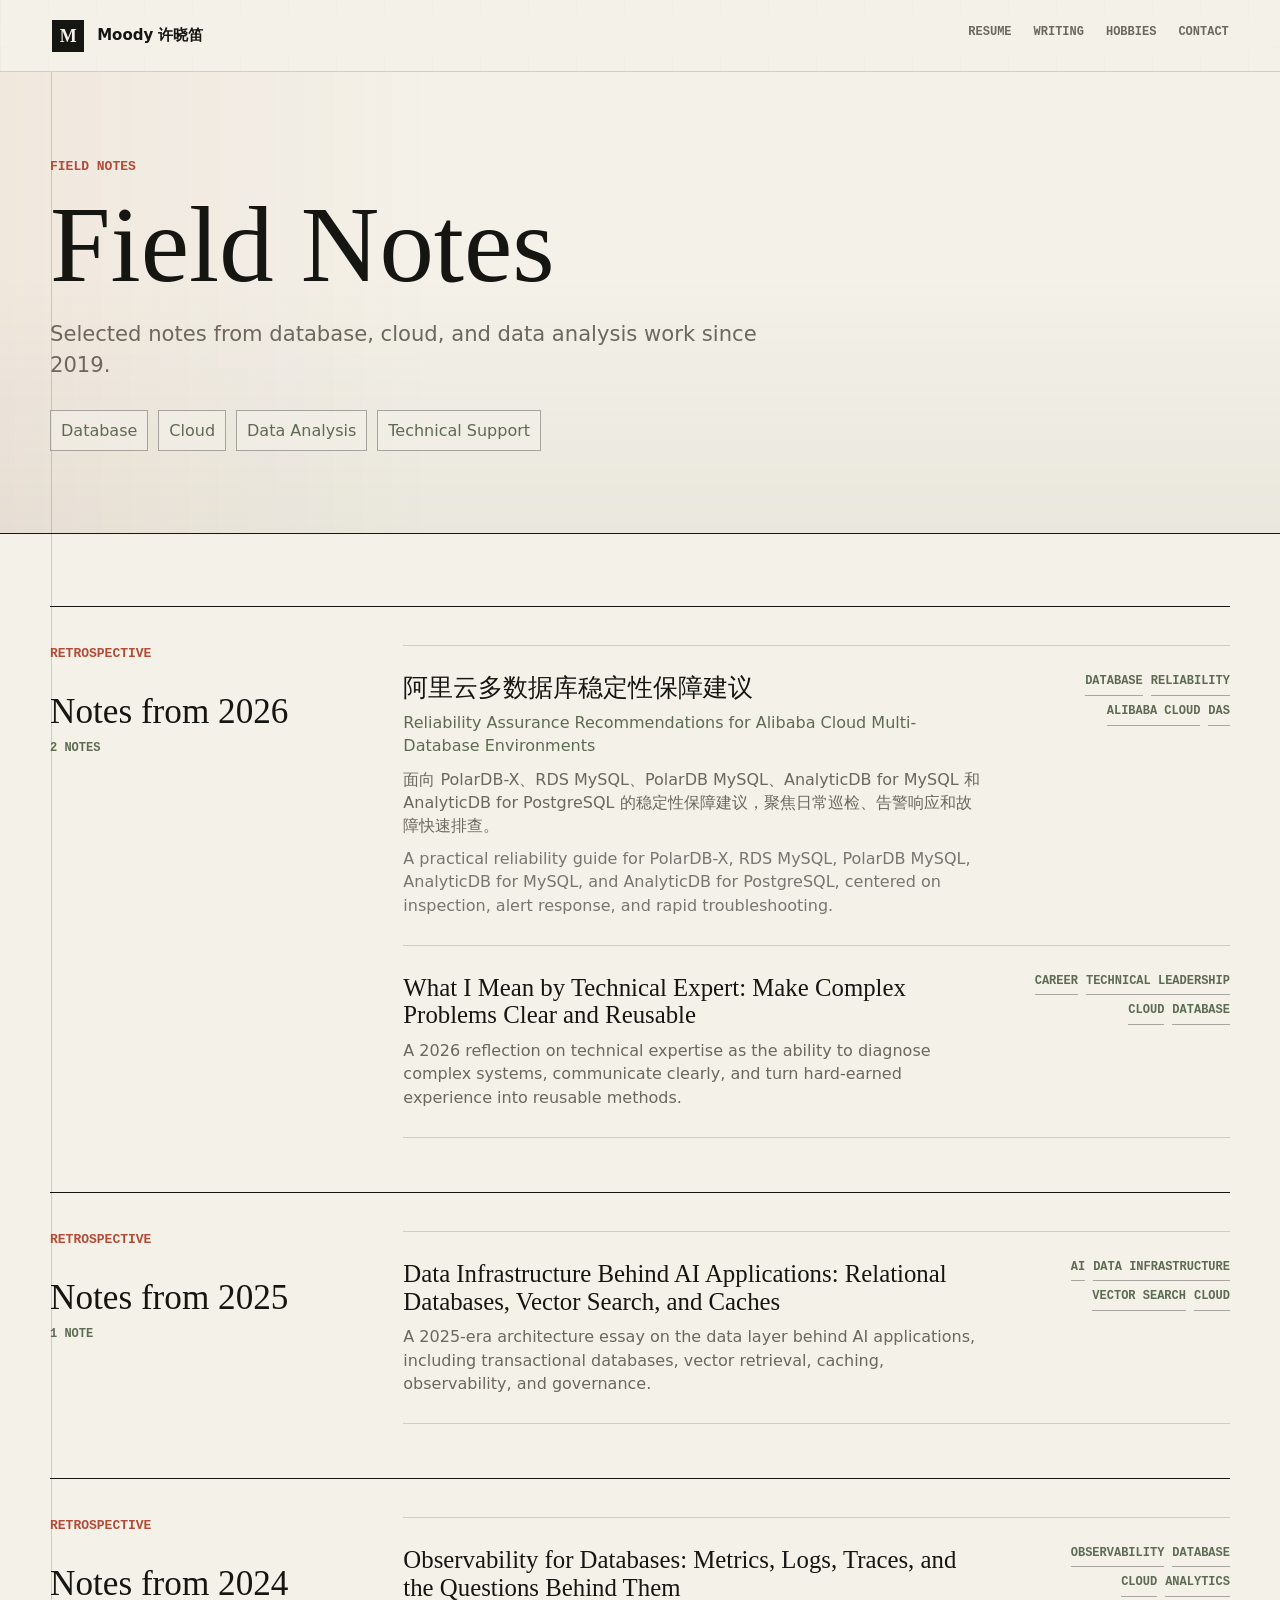
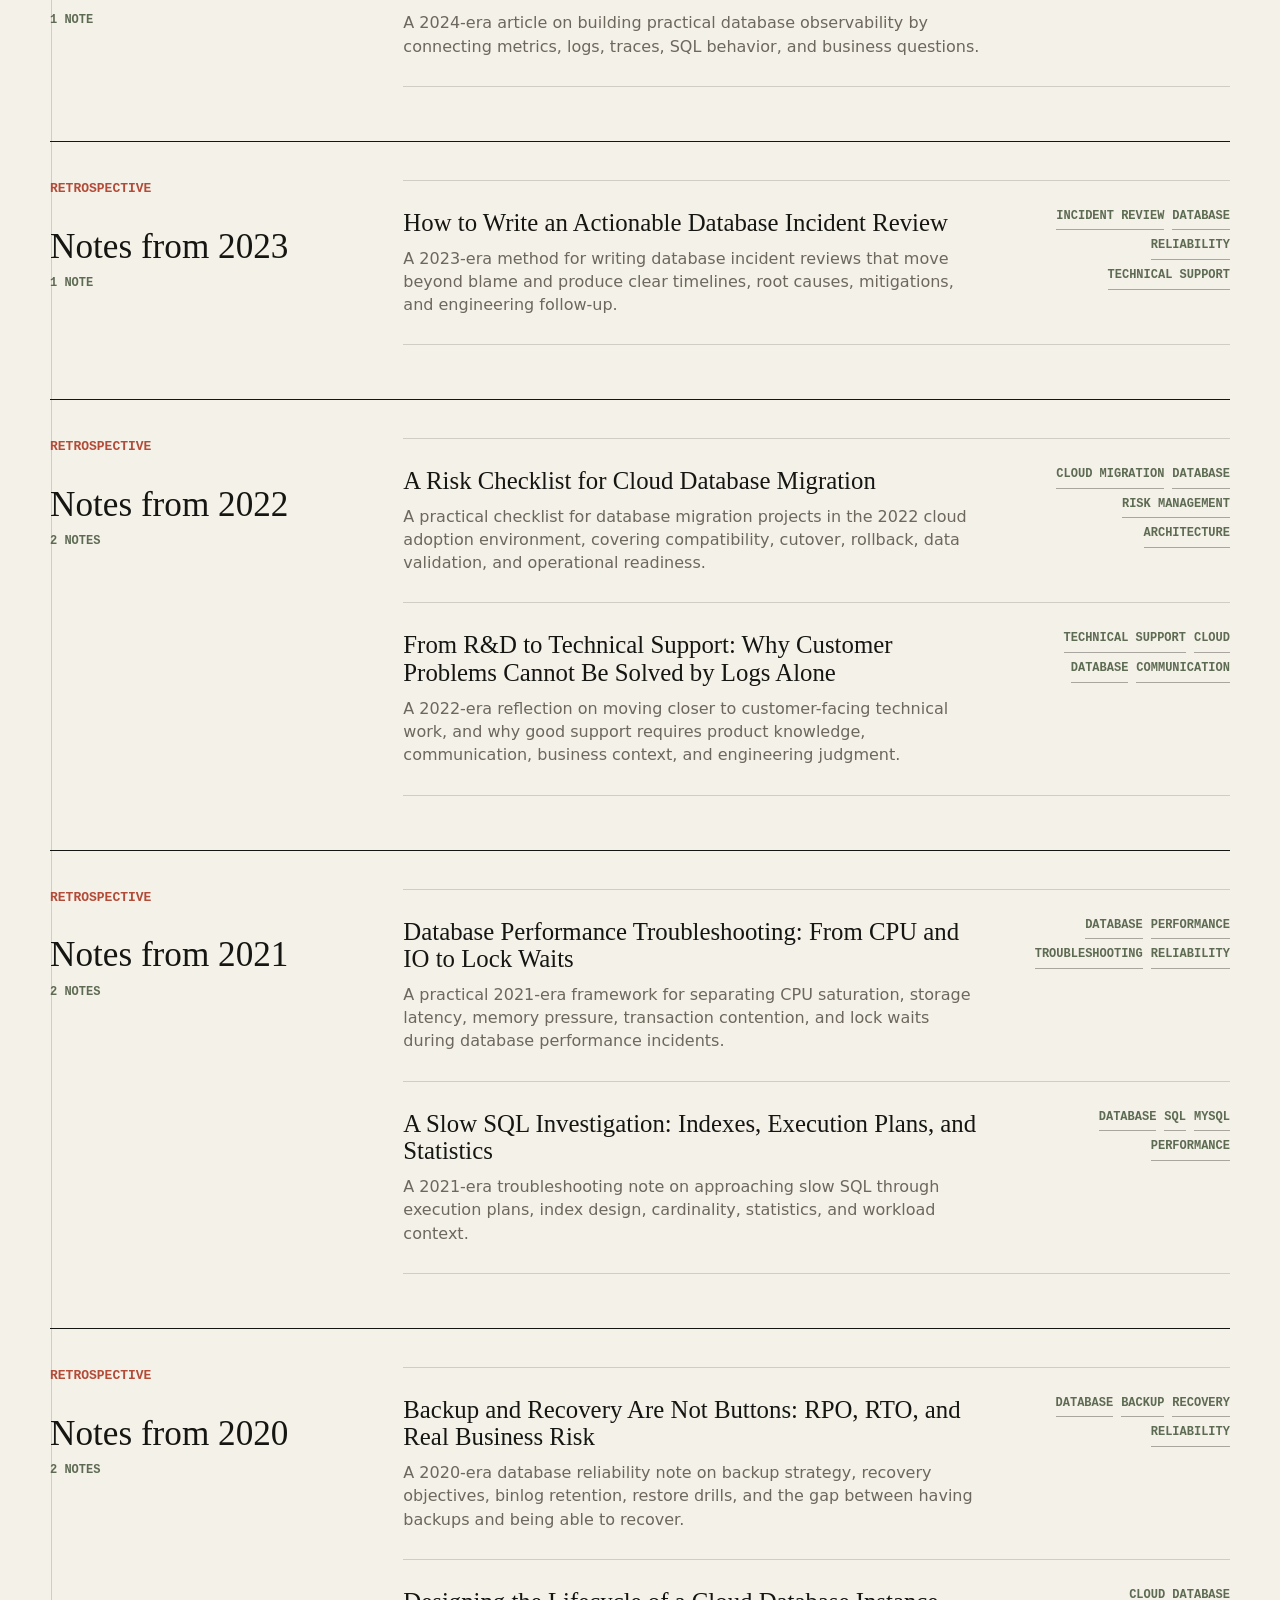
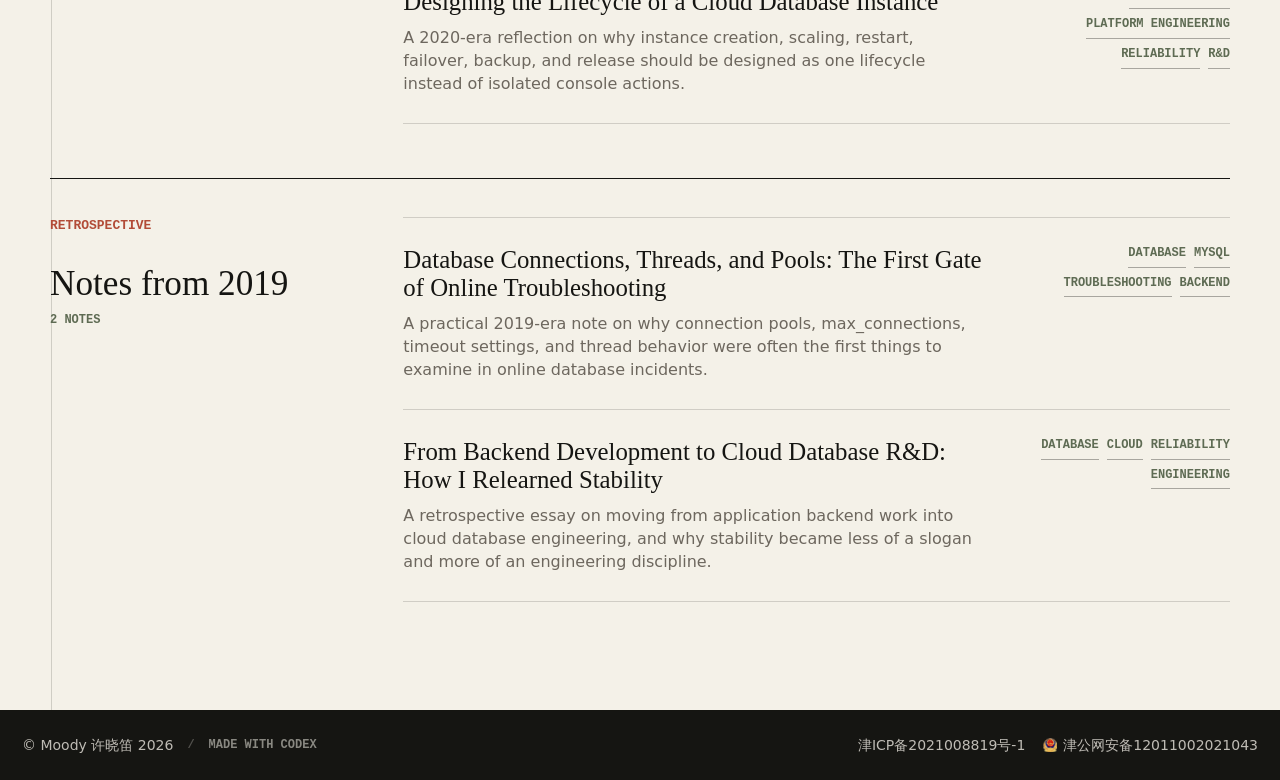
==== commit 5eb3353c: "Add blog article and SEO metadata" ====
--- a/blog/index.html
+++ b/blog/index.html
@@ -8,7 +8,14 @@
       name="description"
       content="Selected notes from database, cloud, and data analysis work since 2019."
     />
+    <meta
+      name="keywords"
+      content="许晓笛, Moody Xu, 数据库, 云计算, Cloud Database, MySQL, PolarDB, Reliability, Technical Support"
+    />
+    <meta name="author" content="许晓笛" />
+    <meta name="robots" content="index, follow" />
     <meta name="theme-color" content="#f4f1e8" />
+    <link rel="canonical" href="https://xuxiaodi.com/blog/" />
     <link rel="icon" href="/favicon.ico" sizes="any" />
     <link rel="icon" href="/favicon.svg" type="image/svg+xml" />
     <link rel="apple-touch-icon" href="/apple-touch-icon.png" />
@@ -18,8 +25,52 @@
       content="Selected notes from database, cloud, and data analysis work since 2019."
     />
     <meta property="og:type" content="website" />
+    <meta property="og:url" content="https://xuxiaodi.com/blog/" />
+    <meta property="og:site_name" content="Moody 许晓笛" />
+    <meta property="og:locale" content="zh_CN" />
+    <meta property="og:image" content="https://xuxiaodi.com/assets/xxd.jpg" />
+    <meta property="og:image:alt" content="许晓笛肖像照" />
+    <meta name="twitter:card" content="summary_large_image" />
+    <meta name="twitter:title" content="Field Notes | Moody 许晓笛" />
+    <meta
+      name="twitter:description"
+      content="Selected notes from database, cloud, and data analysis work since 2019."
+    />
+    <meta name="twitter:image" content="https://xuxiaodi.com/assets/xxd.jpg" />
     <link rel="preload" href="/styles.css" as="style" />
     <link rel="stylesheet" href="/styles.css" />
+    <script type="application/ld+json">
+      {
+        "@context": "https://schema.org",
+        "@type": "Blog",
+        "name": "Field Notes | Moody 许晓笛",
+        "url": "https://xuxiaodi.com/blog/",
+        "description": "Selected notes from database, cloud, and data analysis work since 2019.",
+        "author": {
+          "@type": "Person",
+          "name": "许晓笛",
+          "alternateName": ["Moody Xu", "Moody"],
+          "url": "https://xuxiaodi.com/"
+        },
+        "blogPost": [
+          {
+            "@type": "BlogPosting",
+            "headline": "阿里云多数据库稳定性保障建议",
+            "url": "https://xuxiaodi.com/blog/post.html?slug=alibaba-cloud-multi-database-reliability"
+          },
+          {
+            "@type": "BlogPosting",
+            "headline": "What I Mean by Technical Expert: Make Complex Problems Clear and Reusable",
+            "url": "https://xuxiaodi.com/blog/post.html?slug=what-i-mean-by-technical-expert"
+          },
+          {
+            "@type": "BlogPosting",
+            "headline": "Data Infrastructure Behind AI Applications: Relational Databases, Vector Search, and Caches",
+            "url": "https://xuxiaodi.com/blog/post.html?slug=data-infrastructure-for-ai-applications"
+          }
+        ]
+      }
+    </script>
   </head>
   <body class="blog-page blog-index-page">
     <header class="site-header" aria-label="站点页眉">
@@ -54,7 +105,401 @@
       </section>
 
       <section class="blog-index-section" aria-label="Blog notes">
-        <div class="blog-index-shell" data-blog-index></div>
+        <div class="blog-index-shell" data-blog-index>
+          <section class="blog-year-group" aria-labelledby="notes-2026-static">
+            <div class="blog-year-heading">
+              <p class="eyebrow">Retrospective</p>
+              <h2 id="notes-2026-static">Notes from 2026</h2>
+              <span>2 notes</span>
+            </div>
+            <ol class="blog-note-list">
+              <li>
+                <a
+                  class="blog-note-link"
+                  href="/blog/post.html?slug=alibaba-cloud-multi-database-reliability"
+                >
+                  <span class="blog-note-copy">
+                    <span class="blog-note-title">阿里云多数据库稳定性保障建议</span>
+                    <span class="blog-note-subtitle">
+                      Reliability Assurance Recommendations for Alibaba Cloud
+                      Multi-Database Environments
+                    </span>
+                    <span class="blog-note-summary">
+                      面向 PolarDB-X、RDS MySQL、PolarDB MySQL、AnalyticDB for
+                      MySQL 和 AnalyticDB for PostgreSQL 的稳定性保障建议，聚焦日常巡检、告警响应和故障快速排查。
+                    </span>
+                  </span>
+                  <span class="blog-note-tags" aria-label="Tags">
+                    <span>Database</span>
+                    <span>Reliability</span>
+                    <span>Alibaba Cloud</span>
+                    <span>DAS</span>
+                  </span>
+                </a>
+              </li>
+              <li>
+                <a
+                  class="blog-note-link"
+                  href="/blog/post.html?slug=what-i-mean-by-technical-expert"
+                >
+                  <span class="blog-note-copy">
+                    <span class="blog-note-title">
+                      What I Mean by Technical Expert: Make Complex Problems
+                      Clear and Reusable
+                    </span>
+                    <span class="blog-note-summary">
+                      A 2026 reflection on technical expertise as the ability to
+                      diagnose complex systems, communicate clearly, and turn
+                      hard-earned experience into reusable methods.
+                    </span>
+                  </span>
+                  <span class="blog-note-tags" aria-label="Tags">
+                    <span>Career</span>
+                    <span>Technical Leadership</span>
+                    <span>Cloud</span>
+                    <span>Database</span>
+                  </span>
+                </a>
+              </li>
+            </ol>
+          </section>
+
+          <section class="blog-year-group" aria-labelledby="notes-2025-static">
+            <div class="blog-year-heading">
+              <p class="eyebrow">Retrospective</p>
+              <h2 id="notes-2025-static">Notes from 2025</h2>
+              <span>1 note</span>
+            </div>
+            <ol class="blog-note-list">
+              <li>
+                <a
+                  class="blog-note-link"
+                  href="/blog/post.html?slug=data-infrastructure-for-ai-applications"
+                >
+                  <span class="blog-note-copy">
+                    <span class="blog-note-title">
+                      Data Infrastructure Behind AI Applications: Relational
+                      Databases, Vector Search, and Caches
+                    </span>
+                    <span class="blog-note-summary">
+                      A 2025-era architecture essay on the data layer behind AI
+                      applications, including transactional databases, vector
+                      retrieval, caching, observability, and governance.
+                    </span>
+                  </span>
+                  <span class="blog-note-tags" aria-label="Tags">
+                    <span>AI</span>
+                    <span>Data Infrastructure</span>
+                    <span>Vector Search</span>
+                    <span>Cloud</span>
+                  </span>
+                </a>
+              </li>
+            </ol>
+          </section>
+
+          <section class="blog-year-group" aria-labelledby="notes-2024-static">
+            <div class="blog-year-heading">
+              <p class="eyebrow">Retrospective</p>
+              <h2 id="notes-2024-static">Notes from 2024</h2>
+              <span>1 note</span>
+            </div>
+            <ol class="blog-note-list">
+              <li>
+                <a
+                  class="blog-note-link"
+                  href="/blog/post.html?slug=observability-for-databases"
+                >
+                  <span class="blog-note-copy">
+                    <span class="blog-note-title">
+                      Observability for Databases: Metrics, Logs, Traces, and
+                      the Questions Behind Them
+                    </span>
+                    <span class="blog-note-summary">
+                      A 2024-era article on building practical database
+                      observability by connecting metrics, logs, traces, SQL
+                      behavior, and business questions.
+                    </span>
+                  </span>
+                  <span class="blog-note-tags" aria-label="Tags">
+                    <span>Observability</span>
+                    <span>Database</span>
+                    <span>Cloud</span>
+                    <span>Analytics</span>
+                  </span>
+                </a>
+              </li>
+            </ol>
+          </section>
+
+          <section class="blog-year-group" aria-labelledby="notes-2023-static">
+            <div class="blog-year-heading">
+              <p class="eyebrow">Retrospective</p>
+              <h2 id="notes-2023-static">Notes from 2023</h2>
+              <span>1 note</span>
+            </div>
+            <ol class="blog-note-list">
+              <li>
+                <a
+                  class="blog-note-link"
+                  href="/blog/post.html?slug=writing-actionable-database-incident-reviews"
+                >
+                  <span class="blog-note-copy">
+                    <span class="blog-note-title">
+                      How to Write an Actionable Database Incident Review
+                    </span>
+                    <span class="blog-note-summary">
+                      A 2023-era method for writing database incident reviews
+                      that move beyond blame and produce clear timelines, root
+                      causes, mitigations, and engineering follow-up.
+                    </span>
+                  </span>
+                  <span class="blog-note-tags" aria-label="Tags">
+                    <span>Incident Review</span>
+                    <span>Database</span>
+                    <span>Reliability</span>
+                    <span>Technical Support</span>
+                  </span>
+                </a>
+              </li>
+            </ol>
+          </section>
+
+          <section class="blog-year-group" aria-labelledby="notes-2022-static">
+            <div class="blog-year-heading">
+              <p class="eyebrow">Retrospective</p>
+              <h2 id="notes-2022-static">Notes from 2022</h2>
+              <span>2 notes</span>
+            </div>
+            <ol class="blog-note-list">
+              <li>
+                <a
+                  class="blog-note-link"
+                  href="/blog/post.html?slug=cloud-database-migration-risk-checklist"
+                >
+                  <span class="blog-note-copy">
+                    <span class="blog-note-title">
+                      A Risk Checklist for Cloud Database Migration
+                    </span>
+                    <span class="blog-note-summary">
+                      A practical checklist for database migration projects in
+                      the 2022 cloud adoption environment, covering
+                      compatibility, cutover, rollback, data validation, and
+                      operational readiness.
+                    </span>
+                  </span>
+                  <span class="blog-note-tags" aria-label="Tags">
+                    <span>Cloud Migration</span>
+                    <span>Database</span>
+                    <span>Risk Management</span>
+                    <span>Architecture</span>
+                  </span>
+                </a>
+              </li>
+              <li>
+                <a
+                  class="blog-note-link"
+                  href="/blog/post.html?slug=from-rd-to-technical-support"
+                >
+                  <span class="blog-note-copy">
+                    <span class="blog-note-title">
+                      From R&amp;D to Technical Support: Why Customer Problems
+                      Cannot Be Solved by Logs Alone
+                    </span>
+                    <span class="blog-note-summary">
+                      A 2022-era reflection on moving closer to customer-facing
+                      technical work, and why good support requires product
+                      knowledge, communication, business context, and
+                      engineering judgment.
+                    </span>
+                  </span>
+                  <span class="blog-note-tags" aria-label="Tags">
+                    <span>Technical Support</span>
+                    <span>Cloud</span>
+                    <span>Database</span>
+                    <span>Communication</span>
+                  </span>
+                </a>
+              </li>
+            </ol>
+          </section>
+
+          <section class="blog-year-group" aria-labelledby="notes-2021-static">
+            <div class="blog-year-heading">
+              <p class="eyebrow">Retrospective</p>
+              <h2 id="notes-2021-static">Notes from 2021</h2>
+              <span>2 notes</span>
+            </div>
+            <ol class="blog-note-list">
+              <li>
+                <a
+                  class="blog-note-link"
+                  href="/blog/post.html?slug=database-performance-cpu-io-locks"
+                >
+                  <span class="blog-note-copy">
+                    <span class="blog-note-title">
+                      Database Performance Troubleshooting: From CPU and IO to
+                      Lock Waits
+                    </span>
+                    <span class="blog-note-summary">
+                      A practical 2021-era framework for separating CPU
+                      saturation, storage latency, memory pressure, transaction
+                      contention, and lock waits during database performance
+                      incidents.
+                    </span>
+                  </span>
+                  <span class="blog-note-tags" aria-label="Tags">
+                    <span>Database</span>
+                    <span>Performance</span>
+                    <span>Troubleshooting</span>
+                    <span>Reliability</span>
+                  </span>
+                </a>
+              </li>
+              <li>
+                <a
+                  class="blog-note-link"
+                  href="/blog/post.html?slug=slow-sql-indexes-execution-plans-statistics"
+                >
+                  <span class="blog-note-copy">
+                    <span class="blog-note-title">
+                      A Slow SQL Investigation: Indexes, Execution Plans, and
+                      Statistics
+                    </span>
+                    <span class="blog-note-summary">
+                      A 2021-era troubleshooting note on approaching slow SQL
+                      through execution plans, index design, cardinality,
+                      statistics, and workload context.
+                    </span>
+                  </span>
+                  <span class="blog-note-tags" aria-label="Tags">
+                    <span>Database</span>
+                    <span>SQL</span>
+                    <span>MySQL</span>
+                    <span>Performance</span>
+                  </span>
+                </a>
+              </li>
+            </ol>
+          </section>
+
+          <section class="blog-year-group" aria-labelledby="notes-2020-static">
+            <div class="blog-year-heading">
+              <p class="eyebrow">Retrospective</p>
+              <h2 id="notes-2020-static">Notes from 2020</h2>
+              <span>2 notes</span>
+            </div>
+            <ol class="blog-note-list">
+              <li>
+                <a
+                  class="blog-note-link"
+                  href="/blog/post.html?slug=backup-recovery-rpo-rto-business-risk"
+                >
+                  <span class="blog-note-copy">
+                    <span class="blog-note-title">
+                      Backup and Recovery Are Not Buttons: RPO, RTO, and Real
+                      Business Risk
+                    </span>
+                    <span class="blog-note-summary">
+                      A 2020-era database reliability note on backup strategy,
+                      recovery objectives, binlog retention, restore drills, and
+                      the gap between having backups and being able to recover.
+                    </span>
+                  </span>
+                  <span class="blog-note-tags" aria-label="Tags">
+                    <span>Database</span>
+                    <span>Backup</span>
+                    <span>Recovery</span>
+                    <span>Reliability</span>
+                  </span>
+                </a>
+              </li>
+              <li>
+                <a
+                  class="blog-note-link"
+                  href="/blog/post.html?slug=cloud-database-instance-lifecycle"
+                >
+                  <span class="blog-note-copy">
+                    <span class="blog-note-title">
+                      Designing the Lifecycle of a Cloud Database Instance
+                    </span>
+                    <span class="blog-note-summary">
+                      A 2020-era reflection on why instance creation, scaling,
+                      restart, failover, backup, and release should be designed
+                      as one lifecycle instead of isolated console actions.
+                    </span>
+                  </span>
+                  <span class="blog-note-tags" aria-label="Tags">
+                    <span>Cloud Database</span>
+                    <span>Platform Engineering</span>
+                    <span>Reliability</span>
+                    <span>R&amp;D</span>
+                  </span>
+                </a>
+              </li>
+            </ol>
+          </section>
+
+          <section class="blog-year-group" aria-labelledby="notes-2019-static">
+            <div class="blog-year-heading">
+              <p class="eyebrow">Retrospective</p>
+              <h2 id="notes-2019-static">Notes from 2019</h2>
+              <span>2 notes</span>
+            </div>
+            <ol class="blog-note-list">
+              <li>
+                <a
+                  class="blog-note-link"
+                  href="/blog/post.html?slug=database-connections-pools-and-threads"
+                >
+                  <span class="blog-note-copy">
+                    <span class="blog-note-title">
+                      Database Connections, Threads, and Pools: The First Gate
+                      of Online Troubleshooting
+                    </span>
+                    <span class="blog-note-summary">
+                      A practical 2019-era note on why connection pools,
+                      max_connections, timeout settings, and thread behavior
+                      were often the first things to examine in online database
+                      incidents.
+                    </span>
+                  </span>
+                  <span class="blog-note-tags" aria-label="Tags">
+                    <span>Database</span>
+                    <span>MySQL</span>
+                    <span>Troubleshooting</span>
+                    <span>Backend</span>
+                  </span>
+                </a>
+              </li>
+              <li>
+                <a
+                  class="blog-note-link"
+                  href="/blog/post.html?slug=backend-to-cloud-database-stability"
+                >
+                  <span class="blog-note-copy">
+                    <span class="blog-note-title">
+                      From Backend Development to Cloud Database R&amp;D: How I
+                      Relearned Stability
+                    </span>
+                    <span class="blog-note-summary">
+                      A retrospective essay on moving from application backend
+                      work into cloud database engineering, and why stability
+                      became less of a slogan and more of an engineering
+                      discipline.
+                    </span>
+                  </span>
+                  <span class="blog-note-tags" aria-label="Tags">
+                    <span>Database</span>
+                    <span>Cloud</span>
+                    <span>Reliability</span>
+                    <span>Engineering</span>
+                  </span>
+                </a>
+              </li>
+            </ol>
+          </section>
+        </div>
       </section>
     </main>
 
--- a/styles.css
+++ b/styles.css
@@ -662,10 +662,22 @@
   overflow-wrap: anywhere;
 }
 
+.writing-subtitle {
+  max-width: 760px;
+  color: var(--moss);
+  font-size: 1.02rem;
+  line-height: 1.42;
+  overflow-wrap: anywhere;
+}
+
 .writing-excerpt {
   max-width: 660px;
   color: var(--muted);
   font-size: 1rem;
+}
+
+.writing-excerpt-secondary {
+  color: rgba(21, 21, 18, 0.56);
 }
 
 .hobbies-section {
@@ -1064,9 +1076,19 @@
   line-height: 1.12;
 }
 
+.blog-note-subtitle {
+  color: var(--moss);
+  font-size: 1rem;
+  line-height: 1.42;
+}
+
 .blog-note-summary {
   color: var(--muted);
   font-size: 1rem;
+}
+
+.blog-note-summary-secondary {
+  color: rgba(21, 21, 18, 0.56);
 }
 
 .blog-note-tags {
@@ -1096,9 +1118,28 @@
   font-size: 4.6rem;
 }
 
+.article-title-en {
+  max-width: 980px;
+  margin: 20px 0 0;
+  color: var(--moss);
+  font-size: 1.52rem;
+  font-weight: 600;
+  line-height: 1.24;
+  overflow-wrap: anywhere;
+  text-wrap: balance;
+}
+
 .article-summary {
   max-width: 820px;
   font-size: 1.22rem;
+}
+
+.article-summary-en {
+  max-width: 820px;
+  margin: 12px 0 0;
+  color: rgba(21, 21, 18, 0.58);
+  font-size: 1.06rem;
+  line-height: 1.5;
 }
 
 .article-shell {
@@ -1147,12 +1188,40 @@
   line-height: 1.18;
 }
 
+.article-content h3,
+.article-content h4 {
+  margin: 1.8em 0 0.62em;
+  color: var(--ink);
+  font-family: Inter, ui-sans-serif, system-ui, -apple-system, BlinkMacSystemFont,
+    "Segoe UI", "Noto Sans SC", "PingFang SC", "Microsoft YaHei", sans-serif;
+  font-weight: 760;
+  line-height: 1.24;
+}
+
+.article-content h3 {
+  font-size: 1.18rem;
+}
+
+.article-content h4 {
+  font-size: 1.04rem;
+}
+
 .article-content h2:first-child {
   margin-top: 0;
 }
 
 .article-content p {
   margin: 0 0 1.16em;
+}
+
+.article-content a {
+  border-bottom: 1px solid rgba(178, 75, 55, 0.42);
+  color: var(--rust);
+}
+
+.article-content strong {
+  color: var(--ink);
+  font-weight: 760;
 }
 
 .article-content ul,
@@ -1168,6 +1237,72 @@
   padding: 0.08em 0.28em;
   font-family: ui-monospace, SFMono-Regular, Menlo, Monaco, Consolas, monospace;
   font-size: 0.9em;
+}
+
+.article-content pre {
+  overflow-x: auto;
+  margin: 0 0 1.45em;
+  border: 1px solid var(--rule);
+  border-radius: 8px;
+  background: rgba(21, 21, 18, 0.06);
+  padding: 18px;
+  font-size: 0.9rem;
+  line-height: 1.55;
+}
+
+.article-content pre code {
+  background: transparent;
+  padding: 0;
+  font-size: inherit;
+}
+
+.article-content figure {
+  margin: 1.9em 0 0.9em;
+}
+
+.article-content figure img {
+  display: block;
+  width: 100%;
+  height: auto;
+  border: 1px solid var(--rule);
+  border-radius: 8px;
+  background: #fff;
+}
+
+.markdown-table-scroll {
+  overflow-x: auto;
+  margin: 0 0 1.55em;
+  border: 1px solid var(--rule);
+  border-radius: 8px;
+  background: rgba(255, 255, 255, 0.3);
+}
+
+.article-content table {
+  width: 100%;
+  min-width: 720px;
+  border-collapse: collapse;
+  font-family: Inter, ui-sans-serif, system-ui, -apple-system, BlinkMacSystemFont,
+    "Segoe UI", "Noto Sans SC", "PingFang SC", "Microsoft YaHei", sans-serif;
+  font-size: 0.9rem;
+  line-height: 1.45;
+}
+
+.article-content th,
+.article-content td {
+  border-bottom: 1px solid var(--rule);
+  padding: 12px 14px;
+  text-align: left;
+  vertical-align: top;
+}
+
+.article-content th {
+  background: rgba(94, 107, 83, 0.08);
+  color: var(--ink);
+  font-weight: 760;
+}
+
+.article-content tr:last-child td {
+  border-bottom: 0;
 }
 
 .article-pager {
@@ -1468,6 +1603,10 @@
     font-size: 3.35rem;
   }
 
+  .article-title-en {
+    font-size: 1.28rem;
+  }
+
   .article-aside {
     position: static;
     display: flex;
@@ -1565,6 +1704,11 @@
     font-size: 1.38rem;
   }
 
+  .writing-subtitle,
+  .blog-note-subtitle {
+    font-size: 0.95rem;
+  }
+
   .resume-item {
     grid-template-columns: 1fr;
     gap: 8px;
@@ -1628,8 +1772,16 @@
     font-size: 2.55rem;
   }
 
+  .article-title-en {
+    font-size: 1.08rem;
+  }
+
   .article-content {
     font-size: 1.02rem;
+  }
+
+  .article-content table {
+    min-width: 640px;
   }
 
   .article-pager {
--- a/styles.css
+++ b/styles.css
@@ -662,10 +662,22 @@
   overflow-wrap: anywhere;
 }
 
+.writing-subtitle {
+  max-width: 760px;
+  color: var(--moss);
+  font-size: 1.02rem;
+  line-height: 1.42;
+  overflow-wrap: anywhere;
+}
+
 .writing-excerpt {
   max-width: 660px;
   color: var(--muted);
   font-size: 1rem;
+}
+
+.writing-excerpt-secondary {
+  color: rgba(21, 21, 18, 0.56);
 }
 
 .hobbies-section {
@@ -1064,9 +1076,19 @@
   line-height: 1.12;
 }
 
+.blog-note-subtitle {
+  color: var(--moss);
+  font-size: 1rem;
+  line-height: 1.42;
+}
+
 .blog-note-summary {
   color: var(--muted);
   font-size: 1rem;
+}
+
+.blog-note-summary-secondary {
+  color: rgba(21, 21, 18, 0.56);
 }
 
 .blog-note-tags {
@@ -1096,9 +1118,28 @@
   font-size: 4.6rem;
 }
 
+.article-title-en {
+  max-width: 980px;
+  margin: 20px 0 0;
+  color: var(--moss);
+  font-size: 1.52rem;
+  font-weight: 600;
+  line-height: 1.24;
+  overflow-wrap: anywhere;
+  text-wrap: balance;
+}
+
 .article-summary {
   max-width: 820px;
   font-size: 1.22rem;
+}
+
+.article-summary-en {
+  max-width: 820px;
+  margin: 12px 0 0;
+  color: rgba(21, 21, 18, 0.58);
+  font-size: 1.06rem;
+  line-height: 1.5;
 }
 
 .article-shell {
@@ -1147,12 +1188,40 @@
   line-height: 1.18;
 }
 
+.article-content h3,
+.article-content h4 {
+  margin: 1.8em 0 0.62em;
+  color: var(--ink);
+  font-family: Inter, ui-sans-serif, system-ui, -apple-system, BlinkMacSystemFont,
+    "Segoe UI", "Noto Sans SC", "PingFang SC", "Microsoft YaHei", sans-serif;
+  font-weight: 760;
+  line-height: 1.24;
+}
+
+.article-content h3 {
+  font-size: 1.18rem;
+}
+
+.article-content h4 {
+  font-size: 1.04rem;
+}
+
 .article-content h2:first-child {
   margin-top: 0;
 }
 
 .article-content p {
   margin: 0 0 1.16em;
+}
+
+.article-content a {
+  border-bottom: 1px solid rgba(178, 75, 55, 0.42);
+  color: var(--rust);
+}
+
+.article-content strong {
+  color: var(--ink);
+  font-weight: 760;
 }
 
 .article-content ul,
@@ -1168,6 +1237,72 @@
   padding: 0.08em 0.28em;
   font-family: ui-monospace, SFMono-Regular, Menlo, Monaco, Consolas, monospace;
   font-size: 0.9em;
+}
+
+.article-content pre {
+  overflow-x: auto;
+  margin: 0 0 1.45em;
+  border: 1px solid var(--rule);
+  border-radius: 8px;
+  background: rgba(21, 21, 18, 0.06);
+  padding: 18px;
+  font-size: 0.9rem;
+  line-height: 1.55;
+}
+
+.article-content pre code {
+  background: transparent;
+  padding: 0;
+  font-size: inherit;
+}
+
+.article-content figure {
+  margin: 1.9em 0 0.9em;
+}
+
+.article-content figure img {
+  display: block;
+  width: 100%;
+  height: auto;
+  border: 1px solid var(--rule);
+  border-radius: 8px;
+  background: #fff;
+}
+
+.markdown-table-scroll {
+  overflow-x: auto;
+  margin: 0 0 1.55em;
+  border: 1px solid var(--rule);
+  border-radius: 8px;
+  background: rgba(255, 255, 255, 0.3);
+}
+
+.article-content table {
+  width: 100%;
+  min-width: 720px;
+  border-collapse: collapse;
+  font-family: Inter, ui-sans-serif, system-ui, -apple-system, BlinkMacSystemFont,
+    "Segoe UI", "Noto Sans SC", "PingFang SC", "Microsoft YaHei", sans-serif;
+  font-size: 0.9rem;
+  line-height: 1.45;
+}
+
+.article-content th,
+.article-content td {
+  border-bottom: 1px solid var(--rule);
+  padding: 12px 14px;
+  text-align: left;
+  vertical-align: top;
+}
+
+.article-content th {
+  background: rgba(94, 107, 83, 0.08);
+  color: var(--ink);
+  font-weight: 760;
+}
+
+.article-content tr:last-child td {
+  border-bottom: 0;
 }
 
 .article-pager {
@@ -1468,6 +1603,10 @@
     font-size: 3.35rem;
   }
 
+  .article-title-en {
+    font-size: 1.28rem;
+  }
+
   .article-aside {
     position: static;
     display: flex;
@@ -1565,6 +1704,11 @@
     font-size: 1.38rem;
   }
 
+  .writing-subtitle,
+  .blog-note-subtitle {
+    font-size: 0.95rem;
+  }
+
   .resume-item {
     grid-template-columns: 1fr;
     gap: 8px;
@@ -1628,8 +1772,16 @@
     font-size: 2.55rem;
   }
 
+  .article-title-en {
+    font-size: 1.08rem;
+  }
+
   .article-content {
     font-size: 1.02rem;
+  }
+
+  .article-content table {
+    min-width: 640px;
   }
 
   .article-pager {
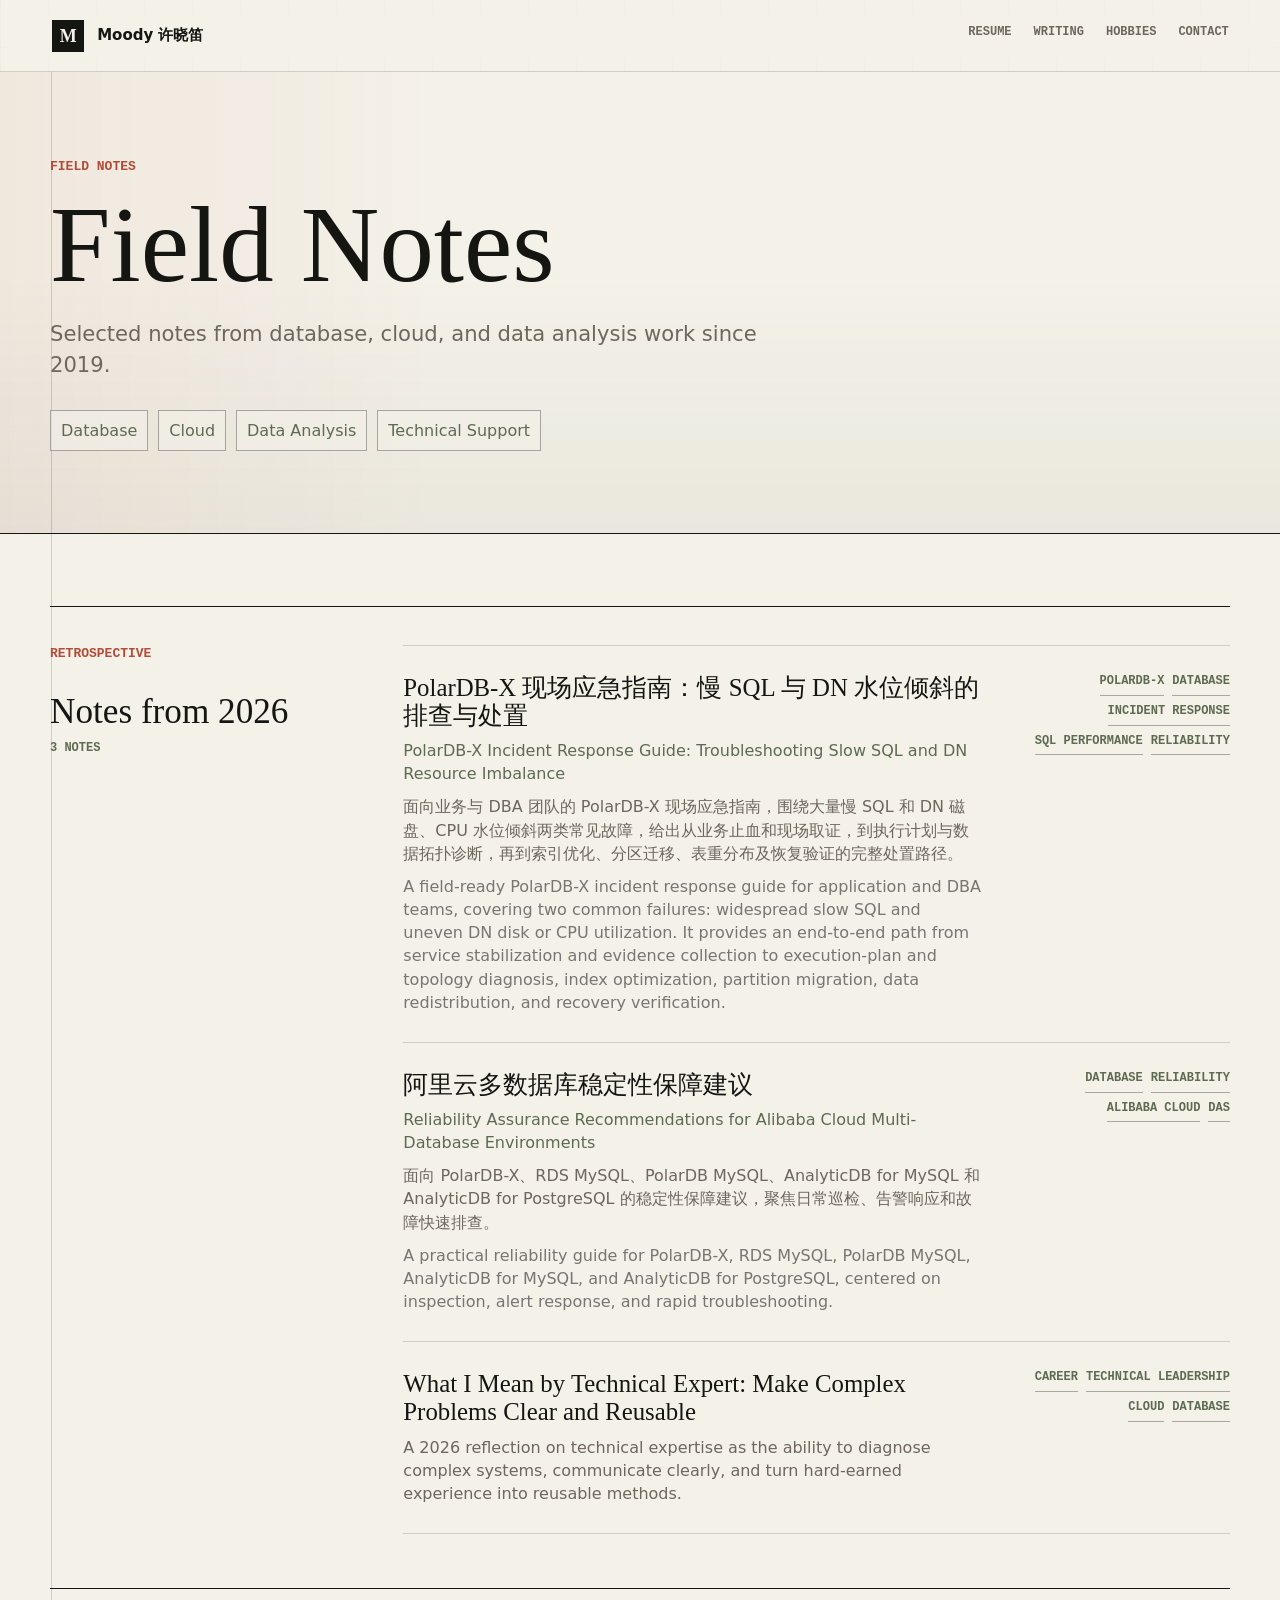
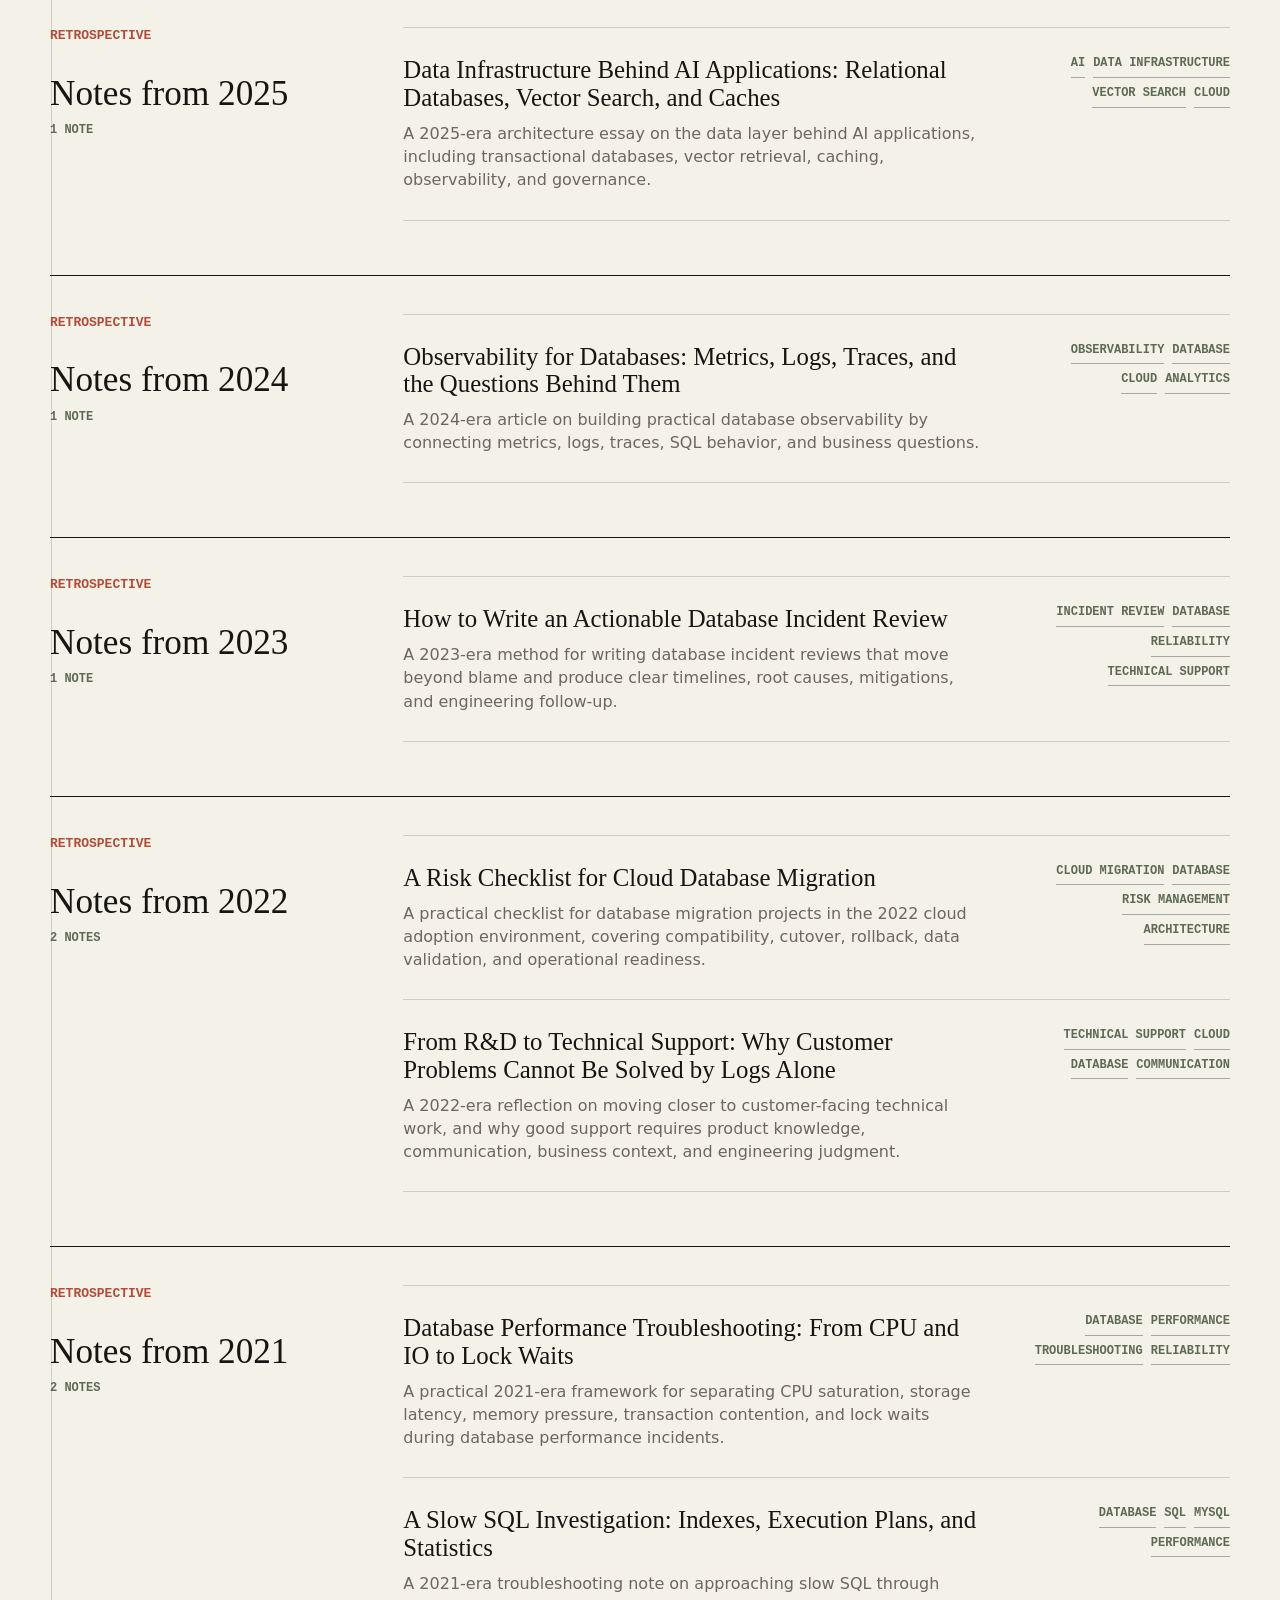
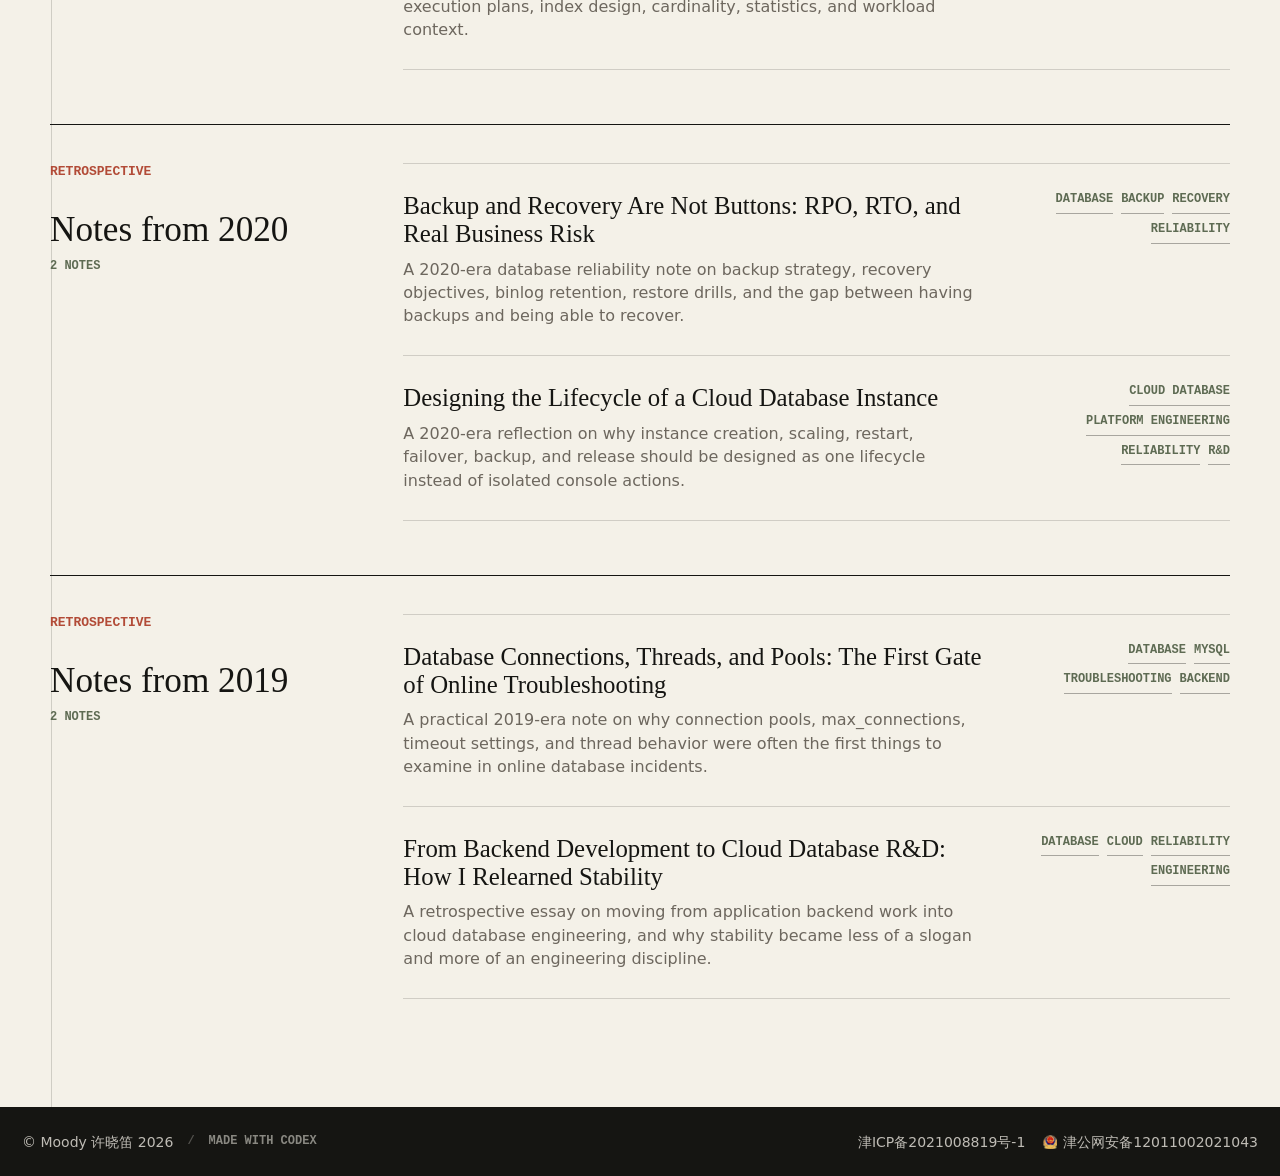
==== commit caec6466: "Add PolarDB-X incident response guide" ====
--- a/blog/index.html
+++ b/blog/index.html
@@ -55,6 +55,11 @@
         "blogPost": [
           {
             "@type": "BlogPosting",
+            "headline": "PolarDB-X 现场应急指南：慢 SQL 与 DN 水位倾斜的排查与处置",
+            "url": "https://xuxiaodi.com/blog/post.html?slug=polardb-x-incident-response-slow-sql-dn-imbalance"
+          },
+          {
+            "@type": "BlogPosting",
             "headline": "阿里云多数据库稳定性保障建议",
             "url": "https://xuxiaodi.com/blog/post.html?slug=alibaba-cloud-multi-database-reliability"
           },
@@ -110,9 +115,36 @@
             <div class="blog-year-heading">
               <p class="eyebrow">Retrospective</p>
               <h2 id="notes-2026-static">Notes from 2026</h2>
-              <span>2 notes</span>
-            </div>
-            <ol class="blog-note-list">
+              <span>3 notes</span>
+            </div>
+            <ol class="blog-note-list">
+              <li>
+                <a
+                  class="blog-note-link"
+                  href="/blog/post.html?slug=polardb-x-incident-response-slow-sql-dn-imbalance"
+                >
+                  <span class="blog-note-copy">
+                    <span class="blog-note-title">
+                      PolarDB-X 现场应急指南：慢 SQL 与 DN 水位倾斜的排查与处置
+                    </span>
+                    <span class="blog-note-subtitle">
+                      PolarDB-X Incident Response Guide: Troubleshooting Slow
+                      SQL and DN Resource Imbalance
+                    </span>
+                    <span class="blog-note-summary">
+                      面向业务与 DBA 团队的 PolarDB-X 现场应急指南，围绕大量慢
+                      SQL 和 DN 磁盘、CPU 水位倾斜两类常见故障，给出从业务止血和现场取证，到执行计划与数据拓扑诊断，再到索引优化、分区迁移、表重分布及恢复验证的完整处置路径。
+                    </span>
+                  </span>
+                  <span class="blog-note-tags" aria-label="Tags">
+                    <span>PolarDB-X</span>
+                    <span>Database</span>
+                    <span>Incident Response</span>
+                    <span>SQL Performance</span>
+                    <span>Reliability</span>
+                  </span>
+                </a>
+              </li>
               <li>
                 <a
                   class="blog-note-link"
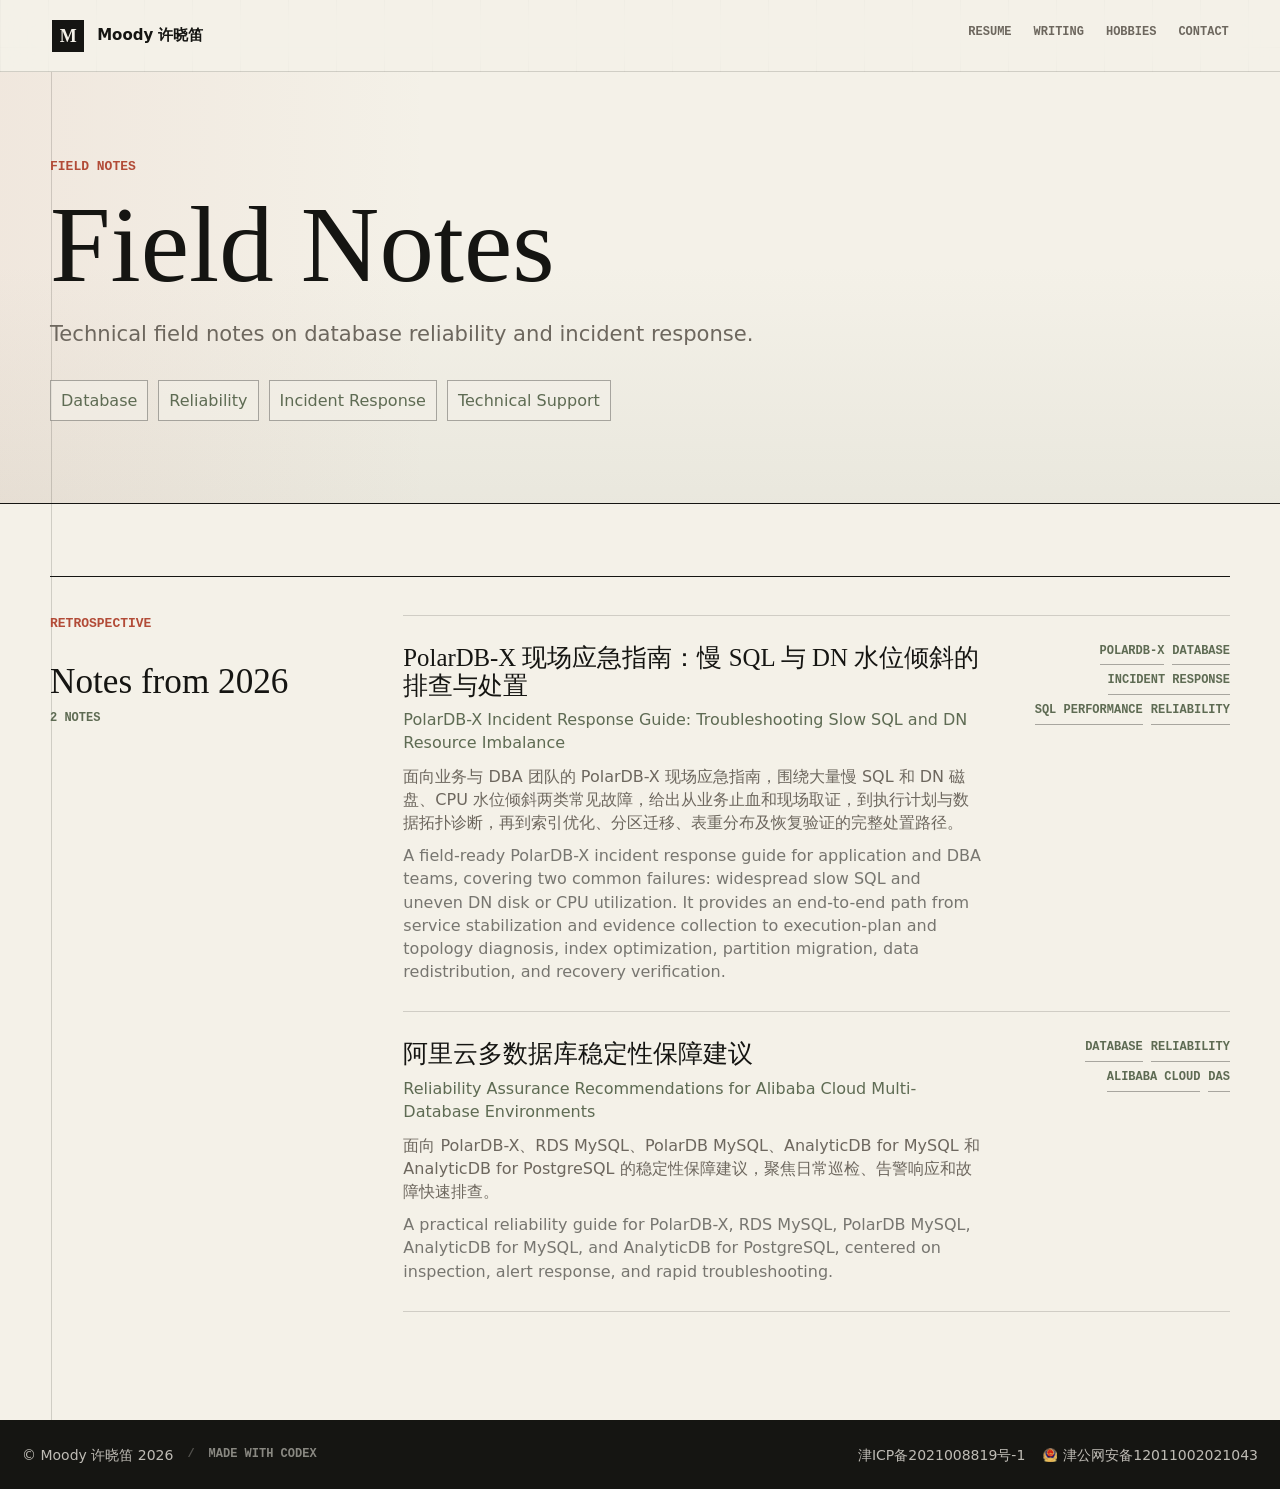
==== commit 78ab7ca1: "Keep only the latest two blog posts" ====
--- a/blog/index.html
+++ b/blog/index.html
@@ -6,7 +6,7 @@
     <title>Field Notes | Moody 许晓笛</title>
     <meta
       name="description"
-      content="Selected notes from database, cloud, and data analysis work since 2019."
+      content="Technical field notes on database reliability and incident response."
     />
     <meta
       name="keywords"
@@ -22,7 +22,7 @@
     <meta property="og:title" content="Field Notes | Moody 许晓笛" />
     <meta
       property="og:description"
-      content="Selected notes from database, cloud, and data analysis work since 2019."
+      content="Technical field notes on database reliability and incident response."
     />
     <meta property="og:type" content="website" />
     <meta property="og:url" content="https://xuxiaodi.com/blog/" />
@@ -34,7 +34,7 @@
     <meta name="twitter:title" content="Field Notes | Moody 许晓笛" />
     <meta
       name="twitter:description"
-      content="Selected notes from database, cloud, and data analysis work since 2019."
+      content="Technical field notes on database reliability and incident response."
     />
     <meta name="twitter:image" content="https://xuxiaodi.com/assets/xxd.jpg" />
     <link rel="preload" href="/styles.css" as="style" />
@@ -45,7 +45,7 @@
         "@type": "Blog",
         "name": "Field Notes | Moody 许晓笛",
         "url": "https://xuxiaodi.com/blog/",
-        "description": "Selected notes from database, cloud, and data analysis work since 2019.",
+        "description": "Technical field notes on database reliability and incident response.",
         "author": {
           "@type": "Person",
           "name": "许晓笛",
@@ -62,16 +62,6 @@
             "@type": "BlogPosting",
             "headline": "阿里云多数据库稳定性保障建议",
             "url": "https://xuxiaodi.com/blog/post.html?slug=alibaba-cloud-multi-database-reliability"
-          },
-          {
-            "@type": "BlogPosting",
-            "headline": "What I Mean by Technical Expert: Make Complex Problems Clear and Reusable",
-            "url": "https://xuxiaodi.com/blog/post.html?slug=what-i-mean-by-technical-expert"
-          },
-          {
-            "@type": "BlogPosting",
-            "headline": "Data Infrastructure Behind AI Applications: Relational Databases, Vector Search, and Caches",
-            "url": "https://xuxiaodi.com/blog/post.html?slug=data-infrastructure-for-ai-applications"
           }
         ]
       }
@@ -97,13 +87,12 @@
           <p class="eyebrow">Field Notes</p>
           <h1 id="blog-title">Field Notes</h1>
           <p class="blog-hero-summary">
-            Selected notes from database, cloud, and data analysis work since
-            2019.
+            Technical field notes on database reliability and incident response.
           </p>
           <div class="blog-hero-meta" aria-label="Topic areas">
             <span>Database</span>
-            <span>Cloud</span>
-            <span>Data Analysis</span>
+            <span>Reliability</span>
+            <span>Incident Response</span>
             <span>Technical Support</span>
           </div>
         </div>
@@ -115,7 +104,7 @@
             <div class="blog-year-heading">
               <p class="eyebrow">Retrospective</p>
               <h2 id="notes-2026-static">Notes from 2026</h2>
-              <span>3 notes</span>
+              <span>2 notes</span>
             </div>
             <ol class="blog-note-list">
               <li>
@@ -169,366 +158,6 @@
                   </span>
                 </a>
               </li>
-              <li>
-                <a
-                  class="blog-note-link"
-                  href="/blog/post.html?slug=what-i-mean-by-technical-expert"
-                >
-                  <span class="blog-note-copy">
-                    <span class="blog-note-title">
-                      What I Mean by Technical Expert: Make Complex Problems
-                      Clear and Reusable
-                    </span>
-                    <span class="blog-note-summary">
-                      A 2026 reflection on technical expertise as the ability to
-                      diagnose complex systems, communicate clearly, and turn
-                      hard-earned experience into reusable methods.
-                    </span>
-                  </span>
-                  <span class="blog-note-tags" aria-label="Tags">
-                    <span>Career</span>
-                    <span>Technical Leadership</span>
-                    <span>Cloud</span>
-                    <span>Database</span>
-                  </span>
-                </a>
-              </li>
-            </ol>
-          </section>
-
-          <section class="blog-year-group" aria-labelledby="notes-2025-static">
-            <div class="blog-year-heading">
-              <p class="eyebrow">Retrospective</p>
-              <h2 id="notes-2025-static">Notes from 2025</h2>
-              <span>1 note</span>
-            </div>
-            <ol class="blog-note-list">
-              <li>
-                <a
-                  class="blog-note-link"
-                  href="/blog/post.html?slug=data-infrastructure-for-ai-applications"
-                >
-                  <span class="blog-note-copy">
-                    <span class="blog-note-title">
-                      Data Infrastructure Behind AI Applications: Relational
-                      Databases, Vector Search, and Caches
-                    </span>
-                    <span class="blog-note-summary">
-                      A 2025-era architecture essay on the data layer behind AI
-                      applications, including transactional databases, vector
-                      retrieval, caching, observability, and governance.
-                    </span>
-                  </span>
-                  <span class="blog-note-tags" aria-label="Tags">
-                    <span>AI</span>
-                    <span>Data Infrastructure</span>
-                    <span>Vector Search</span>
-                    <span>Cloud</span>
-                  </span>
-                </a>
-              </li>
-            </ol>
-          </section>
-
-          <section class="blog-year-group" aria-labelledby="notes-2024-static">
-            <div class="blog-year-heading">
-              <p class="eyebrow">Retrospective</p>
-              <h2 id="notes-2024-static">Notes from 2024</h2>
-              <span>1 note</span>
-            </div>
-            <ol class="blog-note-list">
-              <li>
-                <a
-                  class="blog-note-link"
-                  href="/blog/post.html?slug=observability-for-databases"
-                >
-                  <span class="blog-note-copy">
-                    <span class="blog-note-title">
-                      Observability for Databases: Metrics, Logs, Traces, and
-                      the Questions Behind Them
-                    </span>
-                    <span class="blog-note-summary">
-                      A 2024-era article on building practical database
-                      observability by connecting metrics, logs, traces, SQL
-                      behavior, and business questions.
-                    </span>
-                  </span>
-                  <span class="blog-note-tags" aria-label="Tags">
-                    <span>Observability</span>
-                    <span>Database</span>
-                    <span>Cloud</span>
-                    <span>Analytics</span>
-                  </span>
-                </a>
-              </li>
-            </ol>
-          </section>
-
-          <section class="blog-year-group" aria-labelledby="notes-2023-static">
-            <div class="blog-year-heading">
-              <p class="eyebrow">Retrospective</p>
-              <h2 id="notes-2023-static">Notes from 2023</h2>
-              <span>1 note</span>
-            </div>
-            <ol class="blog-note-list">
-              <li>
-                <a
-                  class="blog-note-link"
-                  href="/blog/post.html?slug=writing-actionable-database-incident-reviews"
-                >
-                  <span class="blog-note-copy">
-                    <span class="blog-note-title">
-                      How to Write an Actionable Database Incident Review
-                    </span>
-                    <span class="blog-note-summary">
-                      A 2023-era method for writing database incident reviews
-                      that move beyond blame and produce clear timelines, root
-                      causes, mitigations, and engineering follow-up.
-                    </span>
-                  </span>
-                  <span class="blog-note-tags" aria-label="Tags">
-                    <span>Incident Review</span>
-                    <span>Database</span>
-                    <span>Reliability</span>
-                    <span>Technical Support</span>
-                  </span>
-                </a>
-              </li>
-            </ol>
-          </section>
-
-          <section class="blog-year-group" aria-labelledby="notes-2022-static">
-            <div class="blog-year-heading">
-              <p class="eyebrow">Retrospective</p>
-              <h2 id="notes-2022-static">Notes from 2022</h2>
-              <span>2 notes</span>
-            </div>
-            <ol class="blog-note-list">
-              <li>
-                <a
-                  class="blog-note-link"
-                  href="/blog/post.html?slug=cloud-database-migration-risk-checklist"
-                >
-                  <span class="blog-note-copy">
-                    <span class="blog-note-title">
-                      A Risk Checklist for Cloud Database Migration
-                    </span>
-                    <span class="blog-note-summary">
-                      A practical checklist for database migration projects in
-                      the 2022 cloud adoption environment, covering
-                      compatibility, cutover, rollback, data validation, and
-                      operational readiness.
-                    </span>
-                  </span>
-                  <span class="blog-note-tags" aria-label="Tags">
-                    <span>Cloud Migration</span>
-                    <span>Database</span>
-                    <span>Risk Management</span>
-                    <span>Architecture</span>
-                  </span>
-                </a>
-              </li>
-              <li>
-                <a
-                  class="blog-note-link"
-                  href="/blog/post.html?slug=from-rd-to-technical-support"
-                >
-                  <span class="blog-note-copy">
-                    <span class="blog-note-title">
-                      From R&amp;D to Technical Support: Why Customer Problems
-                      Cannot Be Solved by Logs Alone
-                    </span>
-                    <span class="blog-note-summary">
-                      A 2022-era reflection on moving closer to customer-facing
-                      technical work, and why good support requires product
-                      knowledge, communication, business context, and
-                      engineering judgment.
-                    </span>
-                  </span>
-                  <span class="blog-note-tags" aria-label="Tags">
-                    <span>Technical Support</span>
-                    <span>Cloud</span>
-                    <span>Database</span>
-                    <span>Communication</span>
-                  </span>
-                </a>
-              </li>
-            </ol>
-          </section>
-
-          <section class="blog-year-group" aria-labelledby="notes-2021-static">
-            <div class="blog-year-heading">
-              <p class="eyebrow">Retrospective</p>
-              <h2 id="notes-2021-static">Notes from 2021</h2>
-              <span>2 notes</span>
-            </div>
-            <ol class="blog-note-list">
-              <li>
-                <a
-                  class="blog-note-link"
-                  href="/blog/post.html?slug=database-performance-cpu-io-locks"
-                >
-                  <span class="blog-note-copy">
-                    <span class="blog-note-title">
-                      Database Performance Troubleshooting: From CPU and IO to
-                      Lock Waits
-                    </span>
-                    <span class="blog-note-summary">
-                      A practical 2021-era framework for separating CPU
-                      saturation, storage latency, memory pressure, transaction
-                      contention, and lock waits during database performance
-                      incidents.
-                    </span>
-                  </span>
-                  <span class="blog-note-tags" aria-label="Tags">
-                    <span>Database</span>
-                    <span>Performance</span>
-                    <span>Troubleshooting</span>
-                    <span>Reliability</span>
-                  </span>
-                </a>
-              </li>
-              <li>
-                <a
-                  class="blog-note-link"
-                  href="/blog/post.html?slug=slow-sql-indexes-execution-plans-statistics"
-                >
-                  <span class="blog-note-copy">
-                    <span class="blog-note-title">
-                      A Slow SQL Investigation: Indexes, Execution Plans, and
-                      Statistics
-                    </span>
-                    <span class="blog-note-summary">
-                      A 2021-era troubleshooting note on approaching slow SQL
-                      through execution plans, index design, cardinality,
-                      statistics, and workload context.
-                    </span>
-                  </span>
-                  <span class="blog-note-tags" aria-label="Tags">
-                    <span>Database</span>
-                    <span>SQL</span>
-                    <span>MySQL</span>
-                    <span>Performance</span>
-                  </span>
-                </a>
-              </li>
-            </ol>
-          </section>
-
-          <section class="blog-year-group" aria-labelledby="notes-2020-static">
-            <div class="blog-year-heading">
-              <p class="eyebrow">Retrospective</p>
-              <h2 id="notes-2020-static">Notes from 2020</h2>
-              <span>2 notes</span>
-            </div>
-            <ol class="blog-note-list">
-              <li>
-                <a
-                  class="blog-note-link"
-                  href="/blog/post.html?slug=backup-recovery-rpo-rto-business-risk"
-                >
-                  <span class="blog-note-copy">
-                    <span class="blog-note-title">
-                      Backup and Recovery Are Not Buttons: RPO, RTO, and Real
-                      Business Risk
-                    </span>
-                    <span class="blog-note-summary">
-                      A 2020-era database reliability note on backup strategy,
-                      recovery objectives, binlog retention, restore drills, and
-                      the gap between having backups and being able to recover.
-                    </span>
-                  </span>
-                  <span class="blog-note-tags" aria-label="Tags">
-                    <span>Database</span>
-                    <span>Backup</span>
-                    <span>Recovery</span>
-                    <span>Reliability</span>
-                  </span>
-                </a>
-              </li>
-              <li>
-                <a
-                  class="blog-note-link"
-                  href="/blog/post.html?slug=cloud-database-instance-lifecycle"
-                >
-                  <span class="blog-note-copy">
-                    <span class="blog-note-title">
-                      Designing the Lifecycle of a Cloud Database Instance
-                    </span>
-                    <span class="blog-note-summary">
-                      A 2020-era reflection on why instance creation, scaling,
-                      restart, failover, backup, and release should be designed
-                      as one lifecycle instead of isolated console actions.
-                    </span>
-                  </span>
-                  <span class="blog-note-tags" aria-label="Tags">
-                    <span>Cloud Database</span>
-                    <span>Platform Engineering</span>
-                    <span>Reliability</span>
-                    <span>R&amp;D</span>
-                  </span>
-                </a>
-              </li>
-            </ol>
-          </section>
-
-          <section class="blog-year-group" aria-labelledby="notes-2019-static">
-            <div class="blog-year-heading">
-              <p class="eyebrow">Retrospective</p>
-              <h2 id="notes-2019-static">Notes from 2019</h2>
-              <span>2 notes</span>
-            </div>
-            <ol class="blog-note-list">
-              <li>
-                <a
-                  class="blog-note-link"
-                  href="/blog/post.html?slug=database-connections-pools-and-threads"
-                >
-                  <span class="blog-note-copy">
-                    <span class="blog-note-title">
-                      Database Connections, Threads, and Pools: The First Gate
-                      of Online Troubleshooting
-                    </span>
-                    <span class="blog-note-summary">
-                      A practical 2019-era note on why connection pools,
-                      max_connections, timeout settings, and thread behavior
-                      were often the first things to examine in online database
-                      incidents.
-                    </span>
-                  </span>
-                  <span class="blog-note-tags" aria-label="Tags">
-                    <span>Database</span>
-                    <span>MySQL</span>
-                    <span>Troubleshooting</span>
-                    <span>Backend</span>
-                  </span>
-                </a>
-              </li>
-              <li>
-                <a
-                  class="blog-note-link"
-                  href="/blog/post.html?slug=backend-to-cloud-database-stability"
-                >
-                  <span class="blog-note-copy">
-                    <span class="blog-note-title">
-                      From Backend Development to Cloud Database R&amp;D: How I
-                      Relearned Stability
-                    </span>
-                    <span class="blog-note-summary">
-                      A retrospective essay on moving from application backend
-                      work into cloud database engineering, and why stability
-                      became less of a slogan and more of an engineering
-                      discipline.
-                    </span>
-                  </span>
-                  <span class="blog-note-tags" aria-label="Tags">
-                    <span>Database</span>
-                    <span>Cloud</span>
-                    <span>Reliability</span>
-                    <span>Engineering</span>
-                  </span>
-                </a>
-              </li>
             </ol>
           </section>
         </div>
